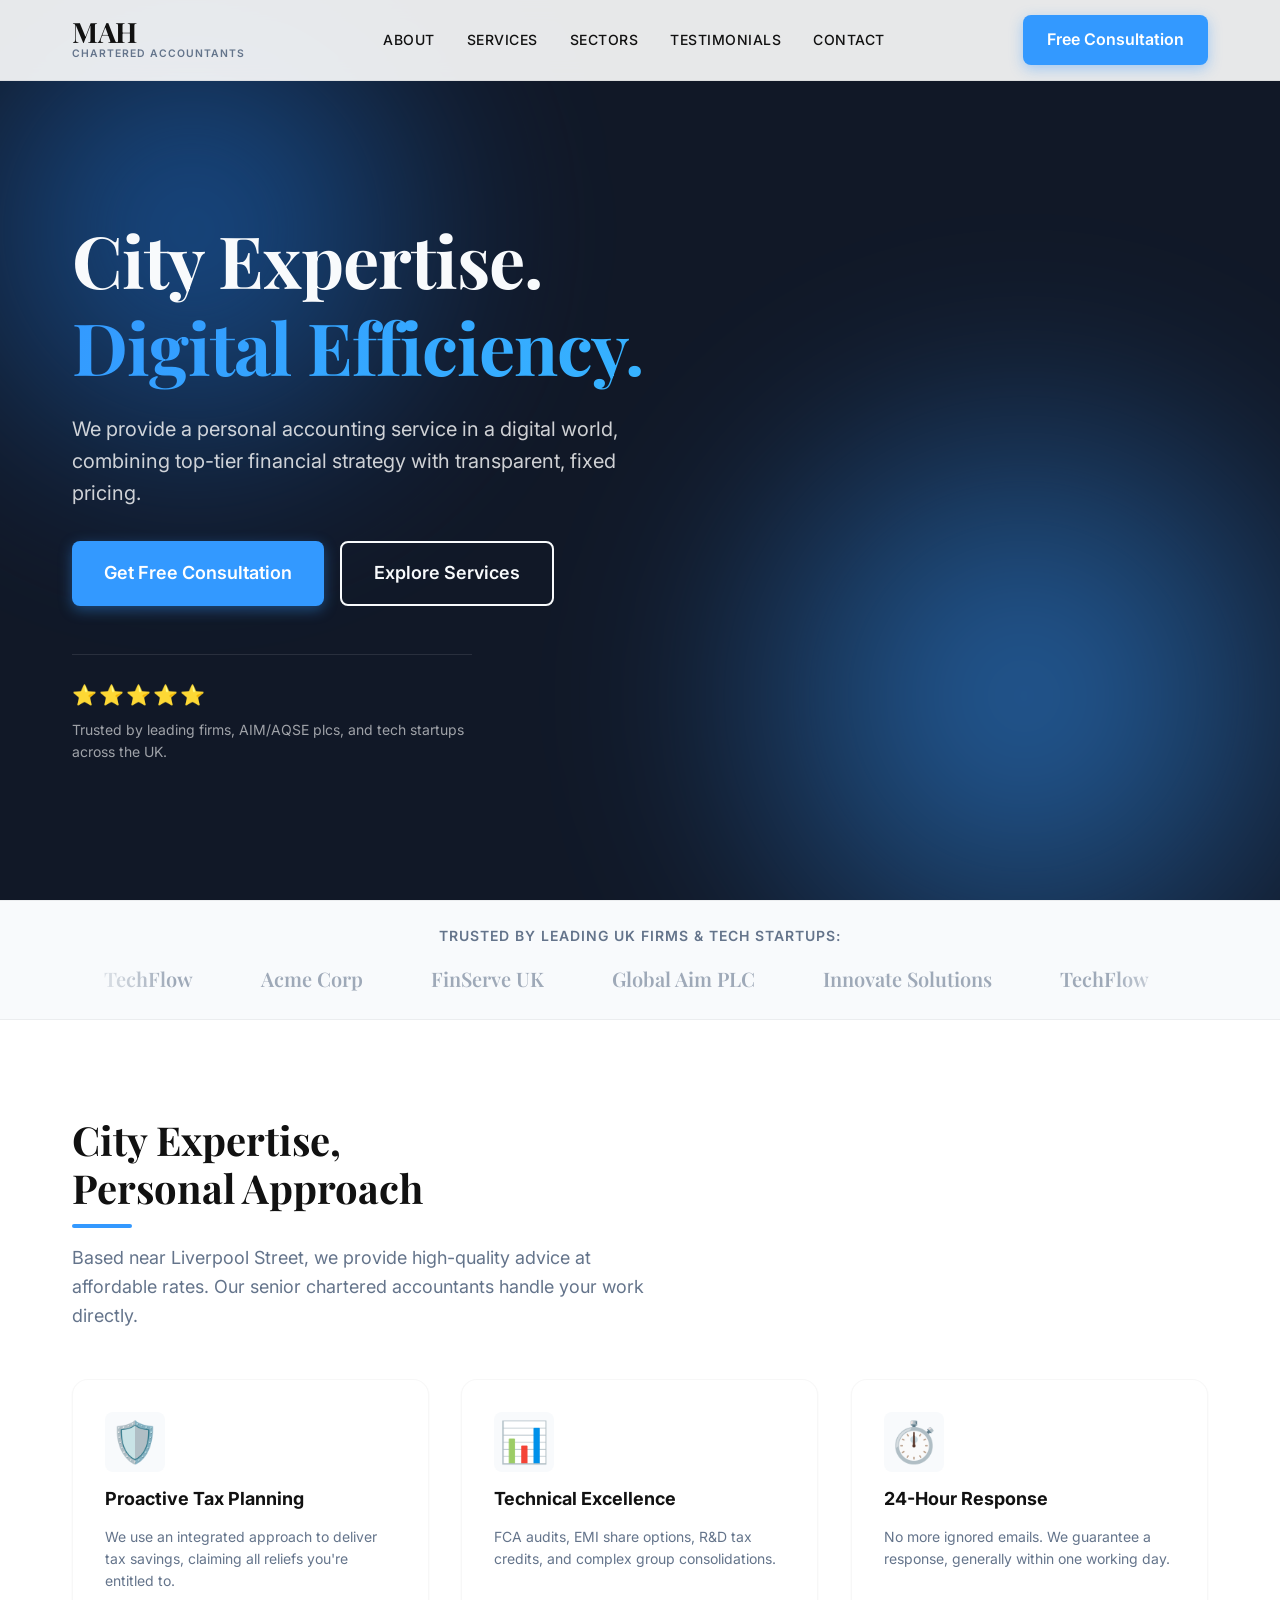
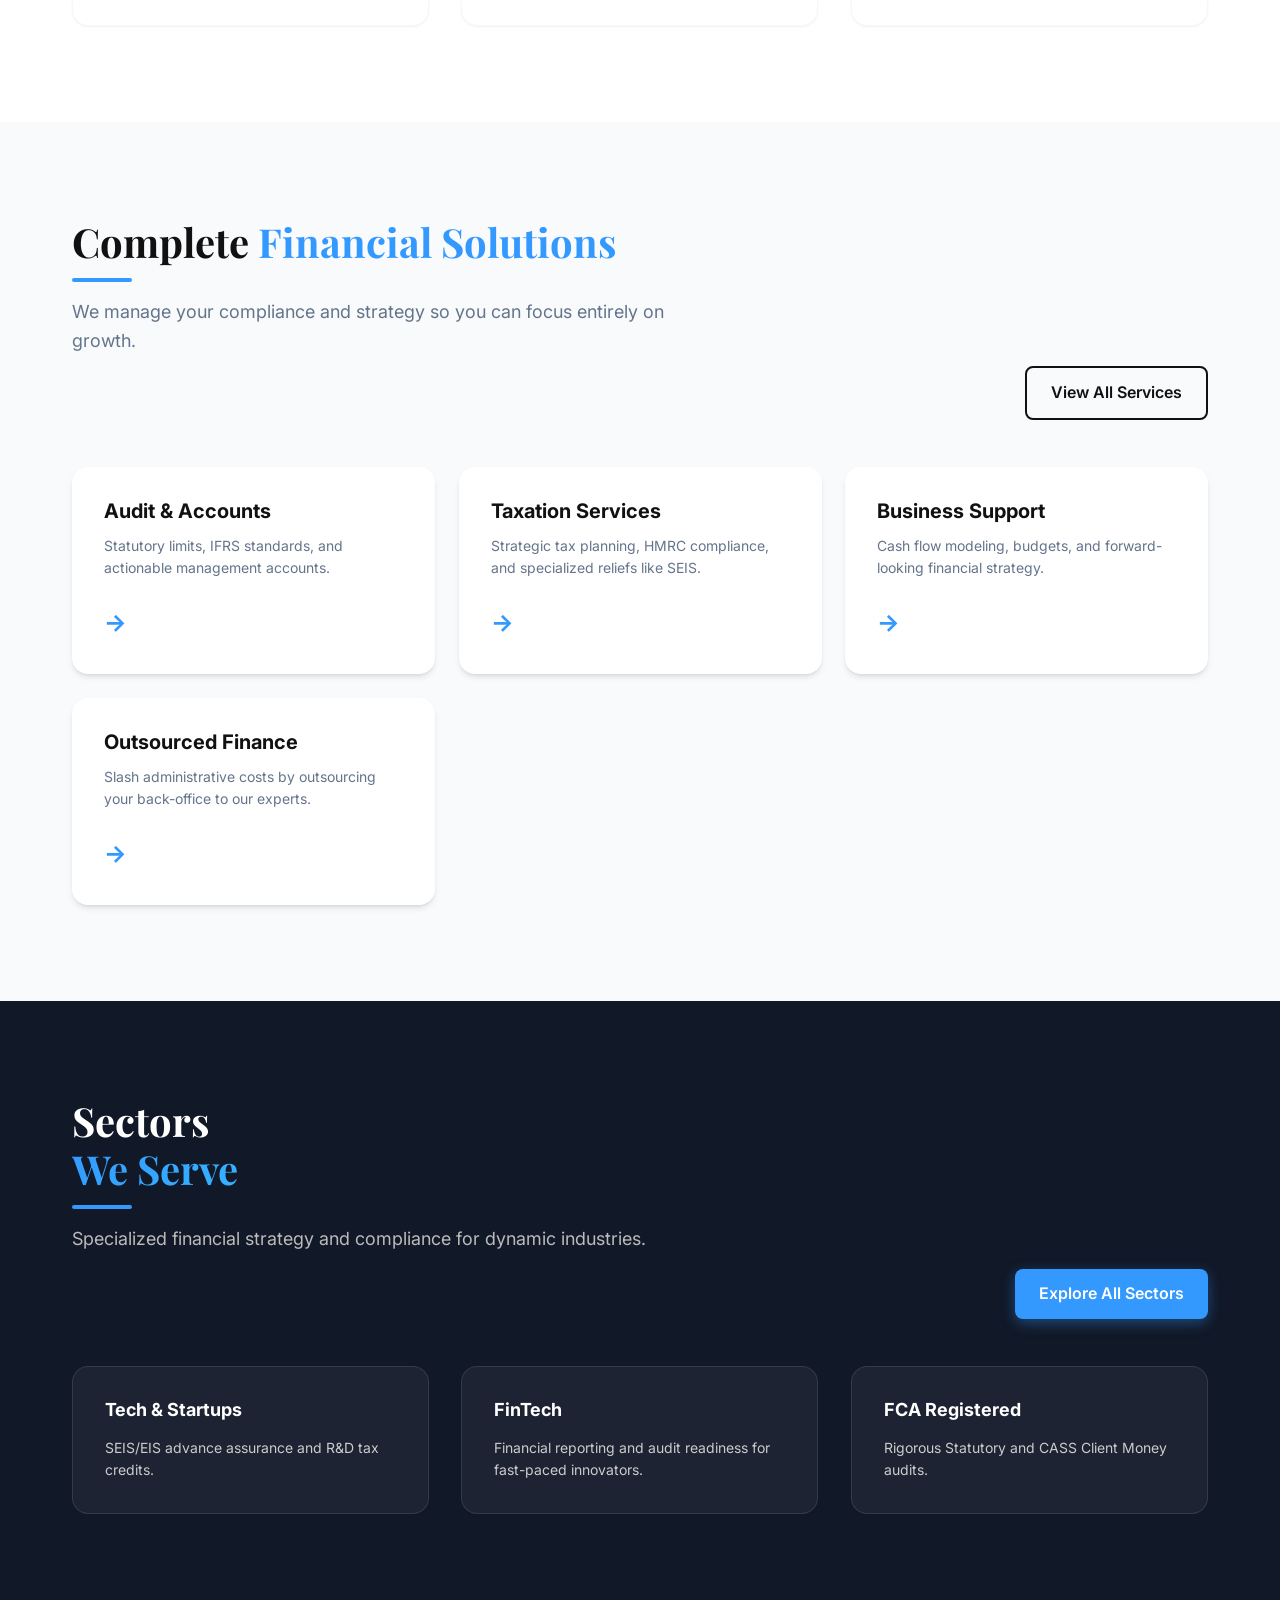
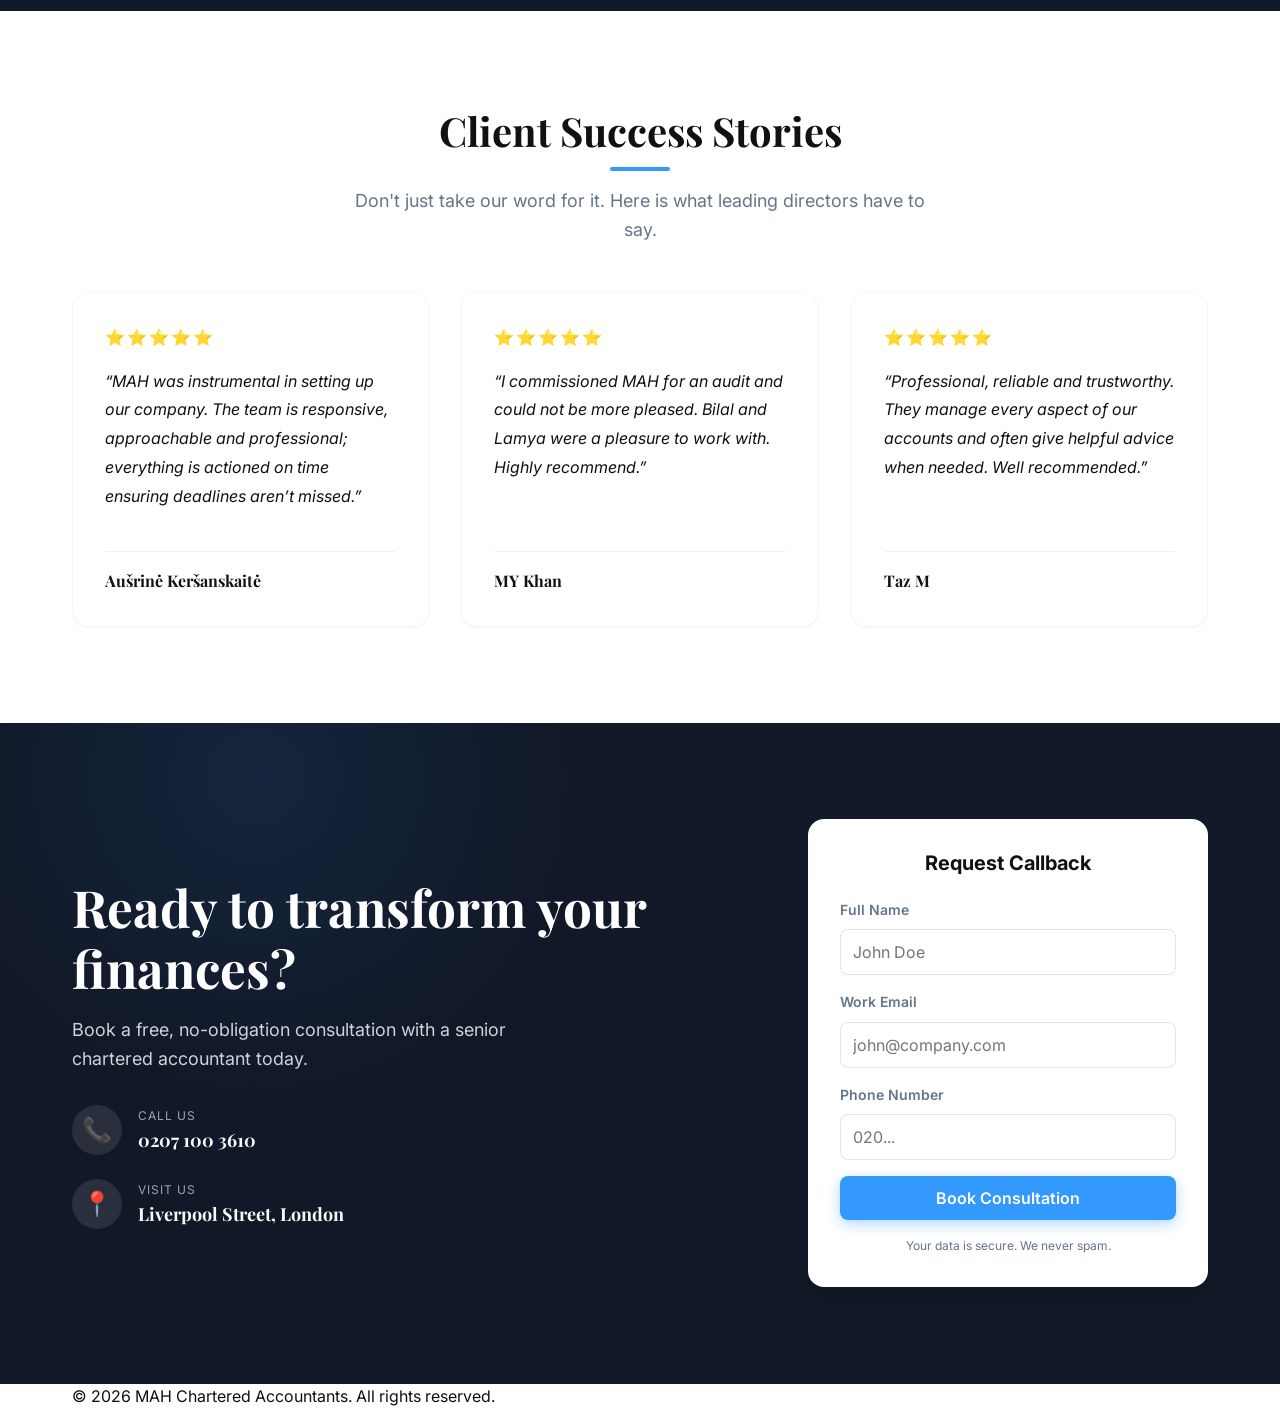
==== index.html @ 067acac6 "Add custom AI generated favicon icon to all pages" ====
<!DOCTYPE html>
<html lang="en">

<head>
    <meta charset="UTF-8">
    <meta name="viewport" content="width=device-width, initial-scale=1.0">
    <title>MAH Chartered Accountants | City Expertise, Digital Efficiency</title>
    <meta name="description"
        content="We are a firm of chartered accountants providing a personal service in a digital world. Based in London & acting for clients across the UK.">
    <!-- Favicon -->
    <link rel="icon" type="image/png" href="assets/favicon.png">
    <!-- Google Fonts -->
    <link rel="preconnect" href="https://fonts.googleapis.com">
    <link rel="preconnect" href="https://fonts.gstatic.com" crossorigin>
    <link
        href="https://fonts.googleapis.com/css2?family=Inter:wght@300;400;500;600;700&family=Playfair+Display:wght@600;700&display=swap"
        rel="stylesheet">
    <!-- Main CSS -->
    <link rel="stylesheet" href="css/main.css">
</head>

<body>

    <!-- Header / Navigation -->
    <header class="header" id="header">
        <div class="container header-container">
            <a href="index.html" class="logo">
                <span class="logo-text">MAH</span>
                <span class="logo-subtext">Chartered Accountants</span>
            </a>
            <nav class="nav">
                <ul class="nav-list">
                    <li><a href="#about" class="nav-link">About</a></li>
                    <li><a href="#services" class="nav-link">Services</a></li>
                    <li><a href="sectors.html" class="nav-link">Sectors</a></li>
                    <li><a href="#testimonials" class="nav-link">Testimonials</a></li>
                    <li><a href="#contact" class="nav-link">Contact</a></li>
                </ul>
            </nav>
            <div class="header-cta">
                <a href="#contact" class="btn btn-primary">Free Consultation</a>
            </div>
            <button class="mobile-menu-toggle" aria-label="Toggle Menu">
                <span></span>
                <span></span>
                <span></span>
            </button>
        </div>
    </header>

    <main>
        <!-- Hero Section -->
        <section class="hero">
            <div class="hero-bg">
                <!-- Decorative gradient blobs -->
                <div class="blob blob-1"></div>
                <div class="blob blob-2"></div>
            </div>
            <div class="container hero-container">
                <div class="hero-content">
                    <h1 class="hero-title animate-up">City Expertise. <br><span class="text-gradient">Digital
                            Efficiency.</span></h1>
                    <p class="hero-subtitle animate-up delay-1">We provide a personal accounting service in a digital
                        world, combining top-tier financial strategy with transparent, fixed pricing.</p>
                    <div class="hero-actions animate-up delay-2">
                        <a href="#contact" class="btn btn-primary btn-large">Get Free Consultation</a>
                        <a href="#services" class="btn btn-secondary btn-large">Explore Services</a>
                    </div>
                    <div class="hero-trust animate-up delay-3">
                        <div class="trust-stars">⭐⭐⭐⭐⭐</div>
                        <p>Trusted by leading firms, AIM/AQSE plcs, and tech startups across the UK.</p>
                    </div>
                </div>
            </div>
        </section>

        <!-- Trusted By Section (Marquee) -->
        <section class="trusted-by" aria-label="Trusted by companies">
            <div class="container marquee-container">
                <p class="trusted-label">Trusted by leading UK firms & tech startups:</p>
                <div class="marquee" aria-hidden="true">
                    <div class="marquee-content">
                        <!-- Duplicated for infinite scroll effect (Placeholder Text/Logos) -->
                        <span>TechFlow</span>
                        <span>Acme Corp</span>
                        <span>FinServe UK</span>
                        <span>Global Aim PLC</span>
                        <span>Innovate Solutions</span>
                        <span>TechFlow</span>
                        <span>Acme Corp</span>
                        <span>FinServe UK</span>
                        <span>Global Aim PLC</span>
                        <span>Innovate Solutions</span>
                    </div>
                </div>
            </div>
        </section>

        <!-- About Preview / Features -->
        <section class="section about-summary" id="about">
            <div class="container section-container">
                <div class="section-header scroll-animate animate-fade-up">
                    <h2 class="section-title">City Expertise, <br>Personal Approach</h2>
                    <p class="section-subtitle">Based near Liverpool Street, we provide high-quality advice at
                        affordable rates. Our senior chartered accountants handle your work directly.</p>
                </div>

                <div class="features-grid">
                    <div class="feature-card scroll-animate animate-fade-up stagger-1">
                        <div class="feature-icon">🛡️</div>
                        <h3>Proactive Tax Planning</h3>
                        <p>We use an integrated approach to deliver tax savings, claiming all reliefs you're entitled
                            to.</p>
                    </div>
                    <div class="feature-card scroll-animate animate-fade-up stagger-2">
                        <div class="feature-icon">📊</div>
                        <h3>Technical Excellence</h3>
                        <p>FCA audits, EMI share options, R&D tax credits, and complex group consolidations.</p>
                    </div>
                    <div class="feature-card scroll-animate animate-fade-up stagger-3">
                        <div class="feature-icon">⏱️</div>
                        <h3>24-Hour Response</h3>
                        <p>No more ignored emails. We guarantee a response, generally within one working day.</p>
                    </div>
                </div>
            </div>
        </section>

        <!-- Services Section -->
        <section class="section services" id="services">
            <div class="container section-container">
                <div class="services-header-wrapper">
                    <div class="section-header scroll-animate animate-fade-left">
                        <h2 class="section-title">Complete <span>Financial Solutions</span></h2>
                        <p class="section-subtitle">We manage your compliance and strategy so you can focus entirely on
                            growth.</p>
                    </div>
                    <div class="services-cta scroll-animate animate-fade-right">
                        <a href="services.html" class="btn btn-secondary">View All Services</a>
                    </div>
                </div>

                <div class="services-grid">
                    <!-- Cards with Glassmorphism / Hover reveal -->
                    <a href="services.html#audit-accounts" class="service-card scroll-animate animate-fade-up">
                        <div class="card-bg"></div>
                        <div class="card-content">
                            <h3>Audit & Accounts</h3>
                            <p>Statutory limits, IFRS standards, and actionable management accounts.</p>
                            <span class="card-arrow">→</span>
                        </div>
                    </a>
                    <a href="services.html#taxation" class="service-card scroll-animate animate-fade-up stagger-1">
                        <div class="card-bg"></div>
                        <div class="card-content">
                            <h3>Taxation Services</h3>
                            <p>Strategic tax planning, HMRC compliance, and specialized reliefs like SEIS.</p>
                            <span class="card-arrow">→</span>
                        </div>
                    </a>
                    <a href="services.html#business-support"
                        class="service-card scroll-animate animate-fade-up stagger-2">
                        <div class="card-bg"></div>
                        <div class="card-content">
                            <h3>Business Support</h3>
                            <p>Cash flow modeling, budgets, and forward-looking financial strategy.</p>
                            <span class="card-arrow">→</span>
                        </div>
                    </a>
                    <a href="services.html#outsourcing" class="service-card scroll-animate animate-fade-up stagger-3">
                        <div class="card-bg"></div>
                        <div class="card-content">
                            <h3>Outsourced Finance</h3>
                            <p>Slash administrative costs by outsourcing your back-office to our experts.</p>
                            <span class="card-arrow">→</span>
                        </div>
                    </a>
                </div>
            </div>
        </section>

        <!-- Sectors Preview Section -->
        <section class="section about-summary" id="sectors"
            style="background-color: var(--clr-surface-dark); color: white;">
            <div class="container section-container">
                <div class="services-header-wrapper">
                    <div class="section-header scroll-animate animate-fade-left">
                        <h2 class="section-title text-white" style="color: white;">Sectors <br><span
                                class="text-gradient">We Serve</span></h2>
                        <p class="section-subtitle" style="color: #bbb;">Specialized financial strategy and compliance
                            for dynamic industries.</p>
                    </div>
                    <div class="services-cta scroll-animate animate-fade-right">
                        <a href="sectors.html" class="btn btn-primary">Explore All Sectors</a>
                    </div>
                </div>

                <div class="features-grid">
                    <div class="feature-card scroll-animate animate-fade-up stagger-1"
                        style="background: rgba(255,255,255,0.05); border: 1px solid rgba(255,255,255,0.1); color: white;">
                        <h3 style="color: white;">Tech & Startups</h3>
                        <p style="color: #ccc;">SEIS/EIS advance assurance and R&D tax credits.</p>
                    </div>
                    <div class="feature-card scroll-animate animate-fade-up stagger-2"
                        style="background: rgba(255,255,255,0.05); border: 1px solid rgba(255,255,255,0.1); color: white;">
                        <h3 style="color: white;">FinTech</h3>
                        <p style="color: #ccc;">Financial reporting and audit readiness for fast-paced innovators.</p>
                    </div>
                    <div class="feature-card scroll-animate animate-fade-up stagger-3"
                        style="background: rgba(255,255,255,0.05); border: 1px solid rgba(255,255,255,0.1); color: white;">
                        <h3 style="color: white;">FCA Registered</h3>
                        <p style="color: #ccc;">Rigorous Statutory and CASS Client Money audits.</p>
                    </div>
                </div>
            </div>
        </section>

        <!-- Testimonials (Social Proof) -->
        <section class="section testimonials" id="testimonials">
            <div class="container section-container">
                <div class="section-header scroll-animate animate-fade-up text-center">
                    <h2 class="section-title">Client Success Stories</h2>
                    <p class="section-subtitle">Don't just take our word for it. Here is what leading directors have to
                        say.</p>
                </div>

                <div class="testimonial-grid">
                    <div class="testimonial-card scroll-animate animate-fade-up stagger-1">
                        <div class="stars">⭐⭐⭐⭐⭐</div>
                        <p class="quote">“MAH was instrumental in setting up our company. The team is responsive,
                            approachable and professional; everything is actioned on time ensuring deadlines aren’t
                            missed.”</p>
                        <div class="author">
                            <strong>Aušrinė Keršanskaitė</strong>
                        </div>
                    </div>
                    <div class="testimonial-card scroll-animate animate-fade-up stagger-2">
                        <div class="stars">⭐⭐⭐⭐⭐</div>
                        <p class="quote">“I commissioned MAH for an audit and could not be more pleased. Bilal and Lamya
                            were a pleasure to work with. Highly recommend.”</p>
                        <div class="author">
                            <strong>MY Khan</strong>
                        </div>
                    </div>
                    <div class="testimonial-card scroll-animate animate-fade-up stagger-3">
                        <div class="stars">⭐⭐⭐⭐⭐</div>
                        <p class="quote">“Professional, reliable and trustworthy. They manage every aspect of our
                            accounts and often give helpful advice when needed. Well recommended.”</p>
                        <div class="author">
                            <strong>Taz M</strong>
                        </div>
                    </div>
                </div>
            </div>
        </section>

        <!-- Conversion / Contact Section -->
        <section class="section cta-contact" id="contact">
            <div class="container section-container">
                <div class="cta-wrapper scroll-animate animate-zoom-in">
                    <div class="cta-content">
                        <h2>Ready to transform your finances?</h2>
                        <p>Book a free, no-obligation consultation with a senior chartered accountant today.</p>
                        <div class="contact-methods">
                            <a href="tel:02071003610" class="contact-item">
                                <span class="icon">📞</span>
                                <div>
                                    <span class="label">Call Us</span>
                                    <strong>0207 100 3610</strong>
                                </div>
                            </a>
                            <div class="contact-item">
                                <span class="icon">📍</span>
                                <div>
                                    <span class="label">Visit Us</span>
                                    <strong>Liverpool Street, London</strong>
                                </div>
                            </div>
                        </div>
                    </div>
                    <div class="cta-form-container">
                        <form class="lead-capture-form">
                            <h3>Request Callback</h3>
                            <div class="form-group">
                                <label for="name">Full Name</label>
                                <input type="text" id="name" placeholder="John Doe" required>
                            </div>
                            <div class="form-group">
                                <label for="email">Work Email</label>
                                <input type="email" id="email" placeholder="john@company.com" required>
                            </div>
                            <div class="form-group">
                                <label for="phone">Phone Number</label>
                                <input type="tel" id="phone" placeholder="020..." required>
                            </div>
                            <button type="submit" class="btn btn-primary btn-block">Book Consultation</button>
                            <p class="form-note">Your data is secure. We never spam.</p>
                        </form>
                    </div>
                </div>
            </div>
        </section>
    </main>

    <!-- Footer -->
    <footer class="footer">
        <div class="container">
            <p>&copy; 2026 MAH Chartered Accountants. All rights reserved.</p>
        </div>
    </footer>

    <!-- Main JS -->
    <script src="js/main.js"></script>
</body>

</html>
---- css/main.css ----
/* =========================================================================
   MAH Design System & Variables
   ========================================================================= */

:root {
    /* Color Palette */
    --clr-primary: #3399FF;
    /* Brand Blue */
    --clr-primary-light: #36B3FF;
    --clr-primary-dark: #1E7DE6;
    --clr-primary-subtle: #C3E8FE;

    --clr-background: #FFFFFF;
    --clr-surface: #F8FAFC;
    /* Light gray/blue tint for cards */
    --clr-surface-dark: #111827;
    /* Dark backgrounds */

    --clr-text-main: #111111;
    /* Charcoal text */
    --clr-text-muted: #64748B;
    --clr-text-light: #F8FAFC;
    /* Text on dark backgrounds */

    /* Typography */
    --font-heading: 'Playfair Display', serif;
    --font-body: 'Inter', sans-serif;

    --text-xs: 0.75rem;
    --text-sm: 0.875rem;
    --text-base: 1rem;
    --text-lg: 1.125rem;
    --text-xl: 1.25rem;
    --text-2xl: 1.5rem;
    --text-3xl: 2rem;
    --text-4xl: 2.5rem;
    --text-5xl: 3.5rem;
    --text-6xl: 4.5rem;

    /* Spacing */
    --space-1: 0.25rem;
    --space-2: 0.5rem;
    --space-3: 0.75rem;
    --space-4: 1rem;
    --space-6: 1.5rem;
    --space-8: 2rem;
    --space-12: 3rem;
    --space-16: 4rem;
    --space-24: 6rem;

    /* Layout */
    --container-max: 1200px;
    --container-pad: 2rem;

    /* Effects (Glassmorphism, Shadows) */
    --shadow-sm: 0 1px 2px 0 rgb(0 0 0 / 0.05);
    --shadow-md: 0 4px 6px -1px rgb(0 0 0 / 0.1), 0 2px 4px -2px rgb(0 0 0 / 0.1);
    --shadow-lg: 0 10px 15px -3px rgb(0 0 0 / 0.1), 0 4px 6px -4px rgb(0 0 0 / 0.1);
    --shadow-xl: 0 20px 25px -5px rgb(0 0 0 / 0.1), 0 8px 10px -6px rgb(0 0 0 / 0.1);

    --radius-sm: 0.375rem;
    --radius-md: 0.5rem;
    --radius-lg: 0.75rem;
    --radius-xl: 1rem;
    --radius-2xl: 1.5rem;

    /* Transitions */
    --transition-fast: 0.15s ease-in-out;
    --transition-normal: 0.3s ease-in-out;
    --transition-slow: 0.5s cubic-bezier(0.4, 0, 0.2, 1);
}

/* =========================================================================
   Reset & Base Styles
   ========================================================================= */

*,
*::before,
*::after {
    box-sizing: border-box;
    margin: 0;
    padding: 0;
}

html {
    scroll-behavior: smooth;
    font-size: 16px;
}

body {
    font-family: var(--font-body);
    color: var(--clr-text-main);
    background-color: var(--clr-background);
    line-height: 1.6;
    -webkit-font-smoothing: antialiased;
    overflow-x: hidden;
}

h1,
h2,
h3,
h4,
h5,
h6 {
    font-family: var(--font-heading);
    font-weight: 700;
    line-height: 1.2;
    color: var(--clr-text-main);
    margin-bottom: var(--space-4);
}

p {
    margin-bottom: var(--space-4);
}

a {
    color: var(--clr-primary);
    text-decoration: none;
    transition: color var(--transition-fast);
}

a:hover {
    color: var(--clr-primary-dark);
}

ul {
    list-style: none;
}

img {
    max-width: 100%;
    height: auto;
    display: block;
}

.container {
    width: 100%;
    max-width: var(--container-max);
    margin: 0 auto;
    padding: 0 var(--container-pad);
}

/* Base Utilities */
.text-gradient {
    background: linear-gradient(135deg, var(--clr-primary), var(--clr-primary-light));
    -webkit-background-clip: text;
    -webkit-text-fill-color: transparent;
    background-clip: text;
    color: transparent;
}

/* =========================================================================
   Components (Buttons)
   ========================================================================= */

.btn {
    display: inline-flex;
    align-items: center;
    justify-content: center;
    padding: var(--space-3) var(--space-6);
    border-radius: var(--radius-md);
    font-weight: 600;
    font-size: var(--text-base);
    transition: all var(--transition-normal);
    cursor: pointer;
    border: none;
    text-align: center;
    font-family: var(--font-body);
}

.btn-primary {
    background-color: var(--clr-primary);
    color: var(--clr-background);
    box-shadow: 0 4px 14px 0 rgba(51, 153, 255, 0.39);
}

.btn-primary:hover {
    background-color: var(--clr-primary-dark);
    color: var(--clr-background);
    transform: translateY(-2px);
    box-shadow: 0 6px 20px rgba(51, 153, 255, 0.4);
}

.btn-secondary {
    background-color: transparent;
    color: var(--clr-text-main);
    border: 2px solid var(--clr-text-main);
}

.btn-secondary:hover {
    background-color: var(--clr-text-main);
    color: var(--clr-background);
}

.btn-large {
    padding: var(--space-4) var(--space-8);
    font-size: var(--text-lg);
}

/* =========================================================================
   Header & Navigation
   ========================================================================= */
.header {
    position: fixed;
    top: 0;
    left: 0;
    width: 100%;
    background-color: rgba(255, 255, 255, 0.9);
    backdrop-filter: blur(10px);
    -webkit-backdrop-filter: blur(10px);
    z-index: 1000;
    transition: all var(--transition-normal);
    border-bottom: 1px solid rgba(0, 0, 0, 0.05);
}

.header.scrolled {
    box-shadow: var(--shadow-sm);
    padding: 10px 0;
}

.header-container {
    display: flex;
    justify-content: space-between;
    align-items: center;
    height: 80px;
    transition: height var(--transition-normal);
}

.header.scrolled .header-container {
    height: 70px;
}

.logo {
    display: flex;
    flex-direction: column;
    justify-content: center;
    color: var(--clr-text-main);
}

.logo:hover {
    color: var(--clr-text-main);
}

.logo-text {
    font-family: var(--font-heading);
    font-size: 1.75rem;
    font-weight: 700;
    line-height: 1;
    letter-spacing: -0.5px;
}

.logo-subtext {
    font-size: 0.65rem;
    text-transform: uppercase;
    letter-spacing: 1px;
    color: var(--clr-text-muted);
    font-weight: 600;
}

.nav-list {
    display: flex;
    gap: var(--space-8);
}

.nav-link {
    color: var(--clr-text-main);
    font-weight: 500;
    font-size: var(--text-sm);
    text-transform: uppercase;
    letter-spacing: 0.5px;
    position: relative;
    padding: var(--space-2) 0;
}

.nav-link::after {
    content: '';
    position: absolute;
    bottom: 0;
    left: 0;
    width: 0;
    height: 2px;
    background-color: var(--clr-primary);
    transition: width var(--transition-normal);
}

.nav-link:hover::after {
    width: 100%;
}

.mobile-menu-toggle {
    display: none;
    flex-direction: column;
    justify-content: space-between;
    width: 30px;
    height: 21px;
    background: transparent;
    border: none;
    cursor: pointer;
    padding: 0;
    z-index: 10;
}

.mobile-menu-toggle span {
    width: 100%;
    height: 3px;
    background-color: var(--clr-text-main);
    border-radius: 10px;
    transition: all 0.3s linear;
    position: relative;
    transform-origin: 1px;
}

/* =========================================================================
   Hero Section
   ========================================================================= */

.hero {
    position: relative;
    min-height: 100vh;
    display: flex;
    align-items: center;
    padding-top: 80px;
    /* Offset for fixed header */
    background-color: var(--clr-surface-dark);
    /* Dark background for contrast */
    color: var(--clr-text-light);
    overflow: hidden;
}

.hero-bg {
    position: absolute;
    top: 0;
    left: 0;
    width: 100%;
    height: 100%;
    z-index: 0;
    overflow: hidden;
}

/* Decorative Gradient Blobs */
.blob {
    position: absolute;
    border-radius: 50%;
    filter: blur(80px);
    opacity: 0.6;
    animation: drift 20s infinite alternate cubic-bezier(0.4, 0, 0.2, 1);
}

.blob-1 {
    top: -10%;
    left: -10%;
    width: 50vw;
    height: 50vw;
    background: radial-gradient(circle, var(--clr-primary-dark) 0%, transparent 70%);
}

.blob-2 {
    bottom: -20%;
    right: -10%;
    width: 60vw;
    height: 60vw;
    background: radial-gradient(circle, var(--clr-primary) 0%, transparent 70%);
    animation-delay: -10s;
}

@keyframes drift {
    0% {
        transform: translate(0, 0) scale(1);
    }

    100% {
        transform: translate(5%, 10%) scale(1.1);
    }
}

.hero-container {
    position: relative;
    z-index: 1;
    display: flex;
    align-items: center;
}

.hero-content {
    max-width: 800px;
}

.hero h1,
.hero h2,
.hero h3,
.hero h4,
.hero h5,
.hero h6 {
    color: var(--clr-text-light);
}

.hero-title {
    font-size: clamp(3rem, 5vw + 1rem, var(--text-6xl));
    margin-bottom: var(--space-6);
    letter-spacing: -1px;
}

.hero-subtitle {
    font-size: var(--text-xl);
    color: rgba(255, 255, 255, 0.8);
    margin-bottom: var(--space-8);
    max-width: 600px;
}

.hero-actions {
    display: flex;
    gap: var(--space-4);
    margin-bottom: var(--space-12);
}

.hero .btn-secondary {
    color: var(--clr-text-light);
    border-color: var(--clr-text-light);
}

.hero .btn-secondary:hover {
    background-color: var(--clr-text-light);
    color: var(--clr-surface-dark);
}

.hero-trust {
    border-top: 1px solid rgba(255, 255, 255, 0.1);
    padding-top: var(--space-6);
    max-width: 400px;
}

.trust-stars {
    font-size: 1.25rem;
    margin-bottom: var(--space-2);
    letter-spacing: 2px;
}

.hero-trust p {
    font-size: var(--text-sm);
    color: rgba(255, 255, 255, 0.6);
    margin-bottom: 0;
}

/* =========================================================================
   Animations (Initial Load)
   ========================================================================= */

.animate-up {
    opacity: 0;
    transform: translateY(30px);
    animation: fadeUp 0.8s var(--transition-slow) forwards;
}

.delay-1 {
    animation-delay: 0.1s;
}

.delay-2 {
    animation-delay: 0.2s;
}

.delay-3 {
    animation-delay: 0.3s;
}

@keyframes fadeUp {
    to {
        opacity: 1;
        transform: translateY(0);
    }
}

/* =========================================================================
   Responsive Design
   ========================================================================= */

@media (max-width: 992px) {

    .nav-list,
    .header-cta {
        display: none;
        /* Hide for mobile menu implementation later */
    }

    .mobile-menu-toggle {
        display: flex;
    }

    .hero-actions {
        flex-direction: column;
    }

    .hero .btn {
        width: 100%;
    }
}

/* =========================================================================
   Sections General
   ========================================================================= */
.section {
    padding: var(--space-16) 0;
}

.section-container {
    padding-top: var(--space-8);
    padding-bottom: var(--space-8);
}

.section-header {
    margin-bottom: var(--space-12);
    max-width: 600px;
}

.section-header.text-center {
    margin-left: auto;
    margin-right: auto;
    text-align: center;
}

.section-title {
    font-size: clamp(2rem, 4vw + 1rem, var(--text-4xl));
    margin-bottom: var(--space-4);
    position: relative;
    padding-bottom: var(--space-4);
}

.section-title::after {
    content: '';
    position: absolute;
    bottom: 0;
    left: 0;
    width: 60px;
    height: 4px;
    background-color: var(--clr-primary);
    border-radius: var(--radius-sm);
}

.section-header.text-center .section-title::after {
    left: 50%;
    transform: translateX(-50%);
}

.section-title span {
    color: var(--clr-primary);
}

.section-subtitle {
    font-size: var(--text-lg);
    color: var(--clr-text-muted);
}

/* =========================================================================
   Marquee (Trusted By)
   ========================================================================= */
.trusted-by {
    background-color: var(--clr-surface);
    border-top: 1px solid rgba(0, 0, 0, 0.05);
    border-bottom: 1px solid rgba(0, 0, 0, 0.05);
    padding: var(--space-6) 0;
    overflow: hidden;
}

.trusted-label {
    text-align: center;
    font-size: var(--text-sm);
    color: var(--clr-text-muted);
    font-weight: 600;
    text-transform: uppercase;
    letter-spacing: 1px;
    margin-bottom: var(--space-4);
}

.marquee {
    width: 100%;
    overflow: hidden;
    white-space: nowrap;
    position: relative;
}

/* Fade Edges for Marquee effect */
.marquee::before,
.marquee::after {
    content: '';
    position: absolute;
    top: 0;
    width: 100px;
    height: 100%;
    z-index: 2;
}

.marquee::before {
    left: 0;
    background: linear-gradient(to right, var(--clr-surface), transparent);
}

.marquee::after {
    right: 0;
    background: linear-gradient(to left, var(--clr-surface), transparent);
}

.marquee-content {
    display: inline-block;
    animation: marquee_scroll 20s linear infinite;
}

.marquee-content span {
    display: inline-block;
    padding: 0 var(--space-8);
    font-size: var(--text-xl);
    font-family: var(--font-heading);
    color: var(--clr-text-muted);
    opacity: 0.6;
    font-weight: 600;
}

@keyframes marquee_scroll {
    0% {
        transform: translateX(0);
    }

    100% {
        transform: translateX(-50%);
    }
}

/* =========================================================================
   Features Grid
   ========================================================================= */
.features-grid {
    display: grid;
    grid-template-columns: repeat(auto-fit, minmax(300px, 1fr));
    gap: var(--space-8);
}

.feature-card {
    background: var(--clr-background);
    padding: var(--space-8);
    border-radius: var(--radius-xl);
    box-shadow: var(--shadow-sm);
    border: 1px solid rgba(0, 0, 0, 0.03);
    transition: all var(--transition-normal);
}

.feature-card:hover {
    transform: translateY(-5px);
    box-shadow: var(--shadow-lg);
    border-color: var(--clr-primary-subtle);
}

.feature-icon {
    font-size: 2.5rem;
    margin-bottom: var(--space-4);
    background: var(--clr-surface);
    width: 60px;
    height: 60px;
    display: flex;
    align-items: center;
    justify-content: center;
    border-radius: var(--radius-md);
}

.feature-card h3 {
    font-size: var(--text-lg);
    font-family: var(--font-body);
}

.feature-card p {
    color: var(--clr-text-muted);
    font-size: var(--text-sm);
    margin-bottom: 0;
}

/* =========================================================================
   Services Grid
   ========================================================================= */
.services {
    background-color: var(--clr-surface);
}

.services-header-wrapper {
    display: flex;
    justify-content: space-between;
    align-items: flex-end;
    margin-bottom: var(--space-12);
}

@media (max-width: 768px) {
    .services-header-wrapper {
        flex-direction: column;
        align-items: flex-start;
        gap: var(--space-4);
    }
}

.services-grid {
    display: grid;
    grid-template-columns: repeat(auto-fit, minmax(280px, 1fr));
    gap: var(--space-6);
}

.service-card {
    position: relative;
    padding: var(--space-8);
    border-radius: var(--radius-xl);
    background: var(--clr-background);
    overflow: hidden;
    height: 100%;
    display: flex;
    flex-direction: column;
    justify-content: space-between;
    box-shadow: var(--shadow-md);
    transform: translateZ(0);
    /* Hardware accel */
    text-decoration: none;
}

/* Interactive Card Background Effect */
.service-card .card-bg {
    position: absolute;
    top: 0;
    left: 0;
    width: 100%;
    height: 100%;
    background: linear-gradient(135deg, var(--clr-primary), var(--clr-primary-dark));
    z-index: 0;
    opacity: 0;
    transition: opacity var(--transition-slow);
}

.service-card:hover .card-bg {
    opacity: 1;
}

.service-card .card-content {
    position: relative;
    z-index: 10;
    pointer-events: none;
    /* Let clicks pass through to the parent <a> tag */
    transition: color var(--transition-normal);
}

.service-card:hover .card-content h3,
.service-card:hover .card-content p,
.service-card:hover .card-content .card-arrow {
    color: var(--clr-background);
}

.service-card h3 {
    font-size: var(--text-xl);
    margin-bottom: var(--space-3);
    font-family: var(--font-body);
    color: var(--clr-text-main);
}

.service-card p {
    color: var(--clr-text-muted);
    font-size: var(--text-sm);
    margin-bottom: var(--space-6);
}

.card-arrow {
    font-size: 1.5rem;
    font-weight: 700;
    color: var(--clr-primary);
    transition: transform var(--transition-normal);
    display: inline-block;
}

.service-card:hover .card-arrow {
    transform: translateX(10px);
}

/* =========================================================================
   Testimonials
   ========================================================================= */
.testimonial-grid {
    display: grid;
    grid-template-columns: repeat(auto-fit, minmax(300px, 1fr));
    gap: var(--space-8);
}

.testimonial-card {
    background: var(--clr-background);
    padding: var(--space-8);
    border-radius: var(--radius-xl);
    box-shadow: var(--shadow-sm);
    border: 1px solid rgba(0, 0, 0, 0.03);
    display: flex;
    flex-direction: column;
}

.testimonial-card .stars {
    margin-bottom: var(--space-4);
    letter-spacing: 2px;
}

.testimonial-card .quote {
    font-style: italic;
    font-size: var(--text-base);
    color: var(--clr-text-main);
    flex-grow: 1;
    line-height: 1.8;
}

.testimonial-card .author {
    margin-top: var(--space-6);
    padding-top: var(--space-4);
    border-top: 1px solid rgba(0, 0, 0, 0.05);
}

.testimonial-card strong {
    font-family: var(--font-heading);
    color: var(--clr-text-main);
}

/* =========================================================================
   CTA / Contact / Lead Capture
   ========================================================================= */
.cta-contact {
    background-color: var(--clr-surface-dark);
    position: relative;
    overflow: hidden;
}

.cta-contact::before {
    content: '';
    position: absolute;
    top: -50%;
    left: -10%;
    width: 60vw;
    height: 60vw;
    background: radial-gradient(circle, rgba(51, 153, 255, 0.1) 0%, transparent 60%);
    border-radius: 50%;
    pointer-events: none;
}

.cta-wrapper {
    display: grid;
    grid-template-columns: 1fr 400px;
    gap: var(--space-12);
    align-items: center;
}

@media (max-width: 992px) {
    .cta-wrapper {
        grid-template-columns: 1fr;
    }
}

.cta-content h2 {
    color: var(--clr-background);
    font-size: clamp(2.5rem, 4vw, var(--text-5xl));
    margin-bottom: var(--space-4);
}

.cta-content p {
    color: rgba(255, 255, 255, 0.8);
    font-size: var(--text-lg);
    margin-bottom: var(--space-8);
    max-width: 500px;
}

.contact-methods {
    display: flex;
    flex-direction: column;
    gap: var(--space-6);
}

.contact-item {
    display: flex;
    align-items: center;
    gap: var(--space-4);
    color: var(--clr-text-light);
}

.contact-item .icon {
    font-size: 1.5rem;
    background: rgba(255, 255, 255, 0.1);
    width: 50px;
    height: 50px;
    display: flex;
    align-items: center;
    justify-content: center;
    border-radius: 50%;
}

.contact-item .label {
    display: block;
    font-size: var(--text-xs);
    text-transform: uppercase;
    letter-spacing: 1px;
    color: rgba(255, 255, 255, 0.6);
}

.contact-item strong {
    font-size: var(--text-lg);
    font-family: var(--font-heading);
}

/* Lead Capture Form Styling */
.cta-form-container {
    background: var(--clr-background);
    padding: var(--space-8);
    border-radius: var(--radius-xl);
    box-shadow: var(--shadow-xl);
    position: relative;
    z-index: 10;
}

.lead-capture-form h3 {
    font-family: var(--font-body);
    font-size: var(--text-xl);
    margin-bottom: var(--space-6);
    text-align: center;
}

.form-group {
    margin-bottom: var(--space-4);
}

.form-group label {
    display: block;
    font-size: var(--text-sm);
    font-weight: 600;
    margin-bottom: var(--space-2);
    color: var(--clr-text-muted);
}

.form-group input {
    width: 100%;
    padding: var(--space-3);
    border: 1px solid rgba(0, 0, 0, 0.1);
    border-radius: var(--radius-md);
    font-family: var(--font-body);
    font-size: var(--text-base);
    transition: border-color var(--transition-fast), box-shadow var(--transition-fast);
}

.form-group input:focus {
    outline: none;
    border-color: var(--clr-primary);
    box-shadow: 0 0 0 3px rgba(51, 153, 255, 0.2);
}

.btn-block {
    width: 100%;
}

.form-note {
    text-align: center;
    font-size: var(--text-xs);
    color: var(--clr-text-muted);
    margin-top: var(--space-4);
    margin-bottom: 0;
}

/* =========================================================================
   Scroll Animations Logic
   ========================================================================= */
.scroll-animate {
    opacity: 0;
    transition: opacity 0.8s var(--transition-slow), transform 0.8s var(--transition-slow);
    will-change: opacity, transform;
}

.scroll-animate.visible {
    opacity: 1;
    transform: translate(0);
}

/* Initial States */
.animate-fade-up {
    transform: translateY(30px);
}

.animate-fade-left {
    transform: translateX(-30px);
}

.animate-fade-right {
    transform: translateX(30px);
}

.animate-zoom-in {
    transform: scale(0.95);
}

/* Stagger Logic when elements become visible */
.scroll-animate.stagger-1 {
    transition-delay: 0.1s;
}

.scroll-animate.stagger-2 {
    transition-delay: 0.2s;
}

.scroll-animate.stagger-3 {
    transition-delay: 0.3s;
}
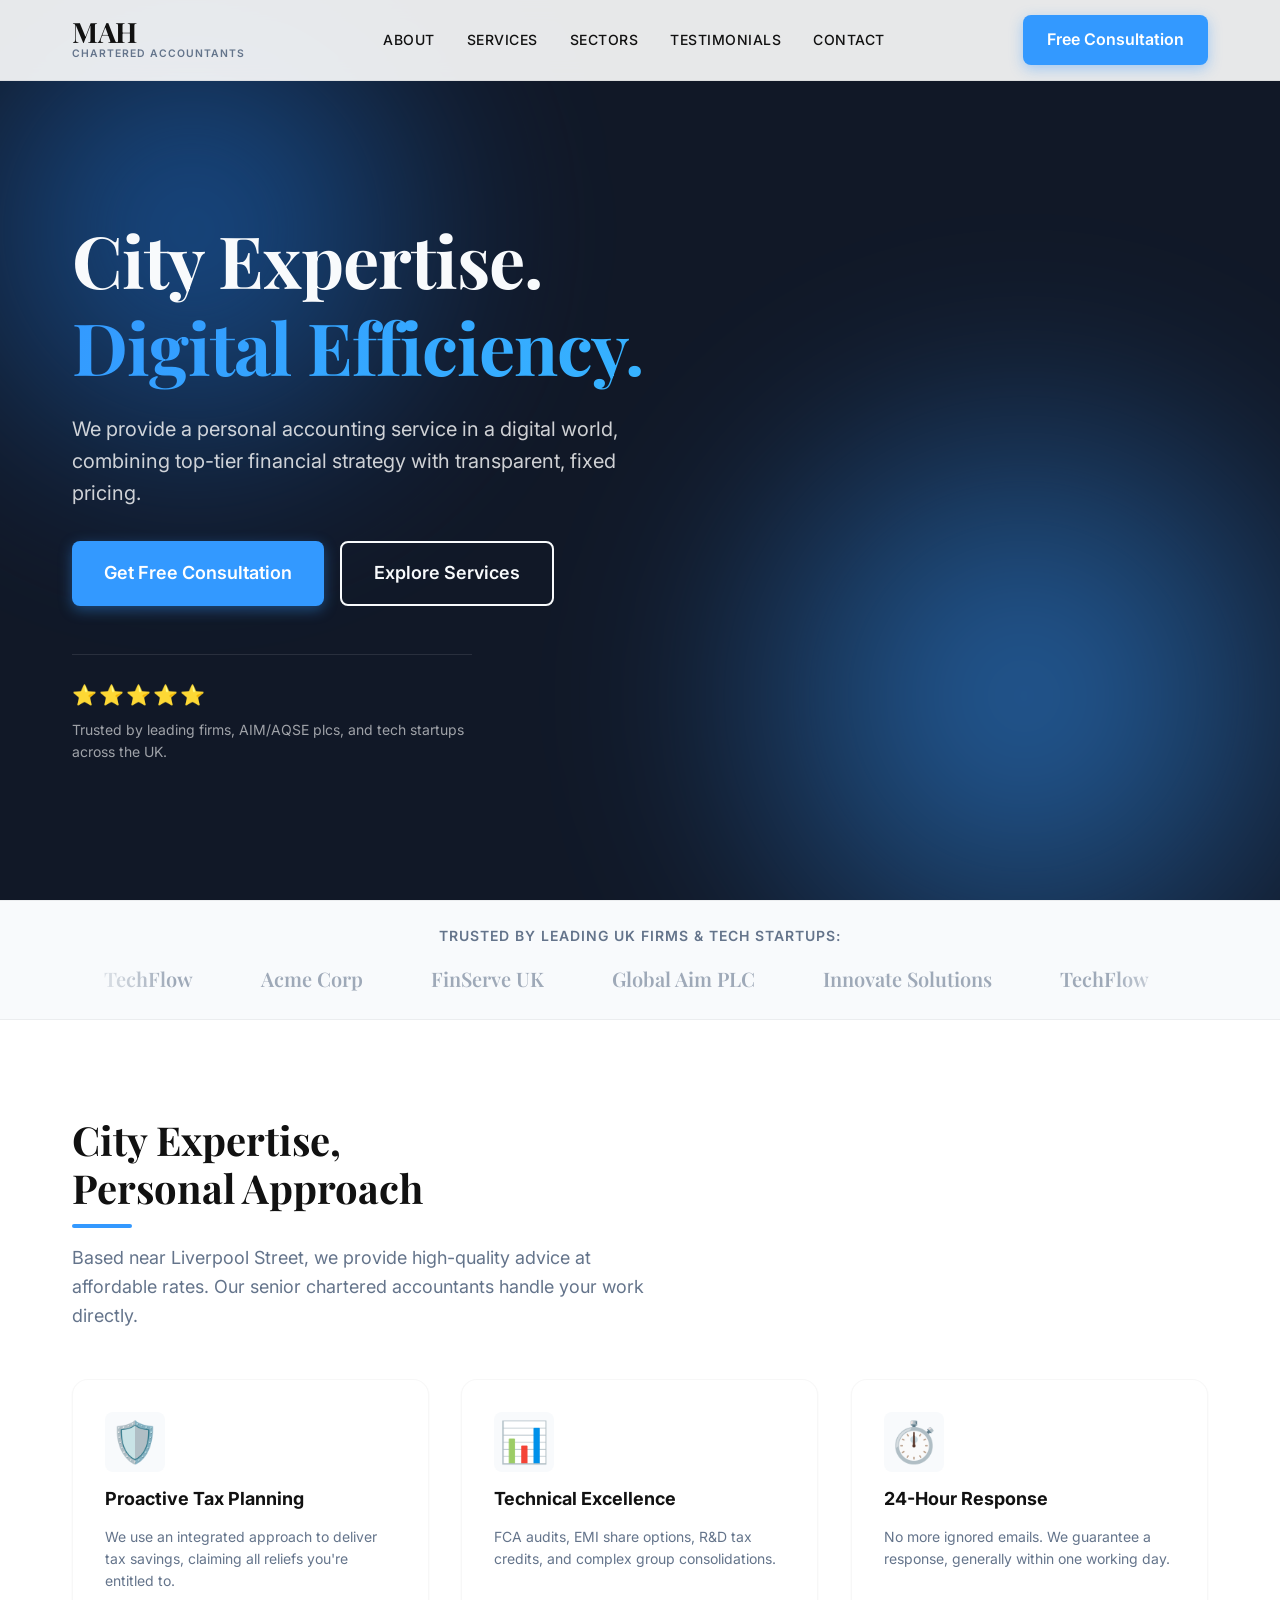
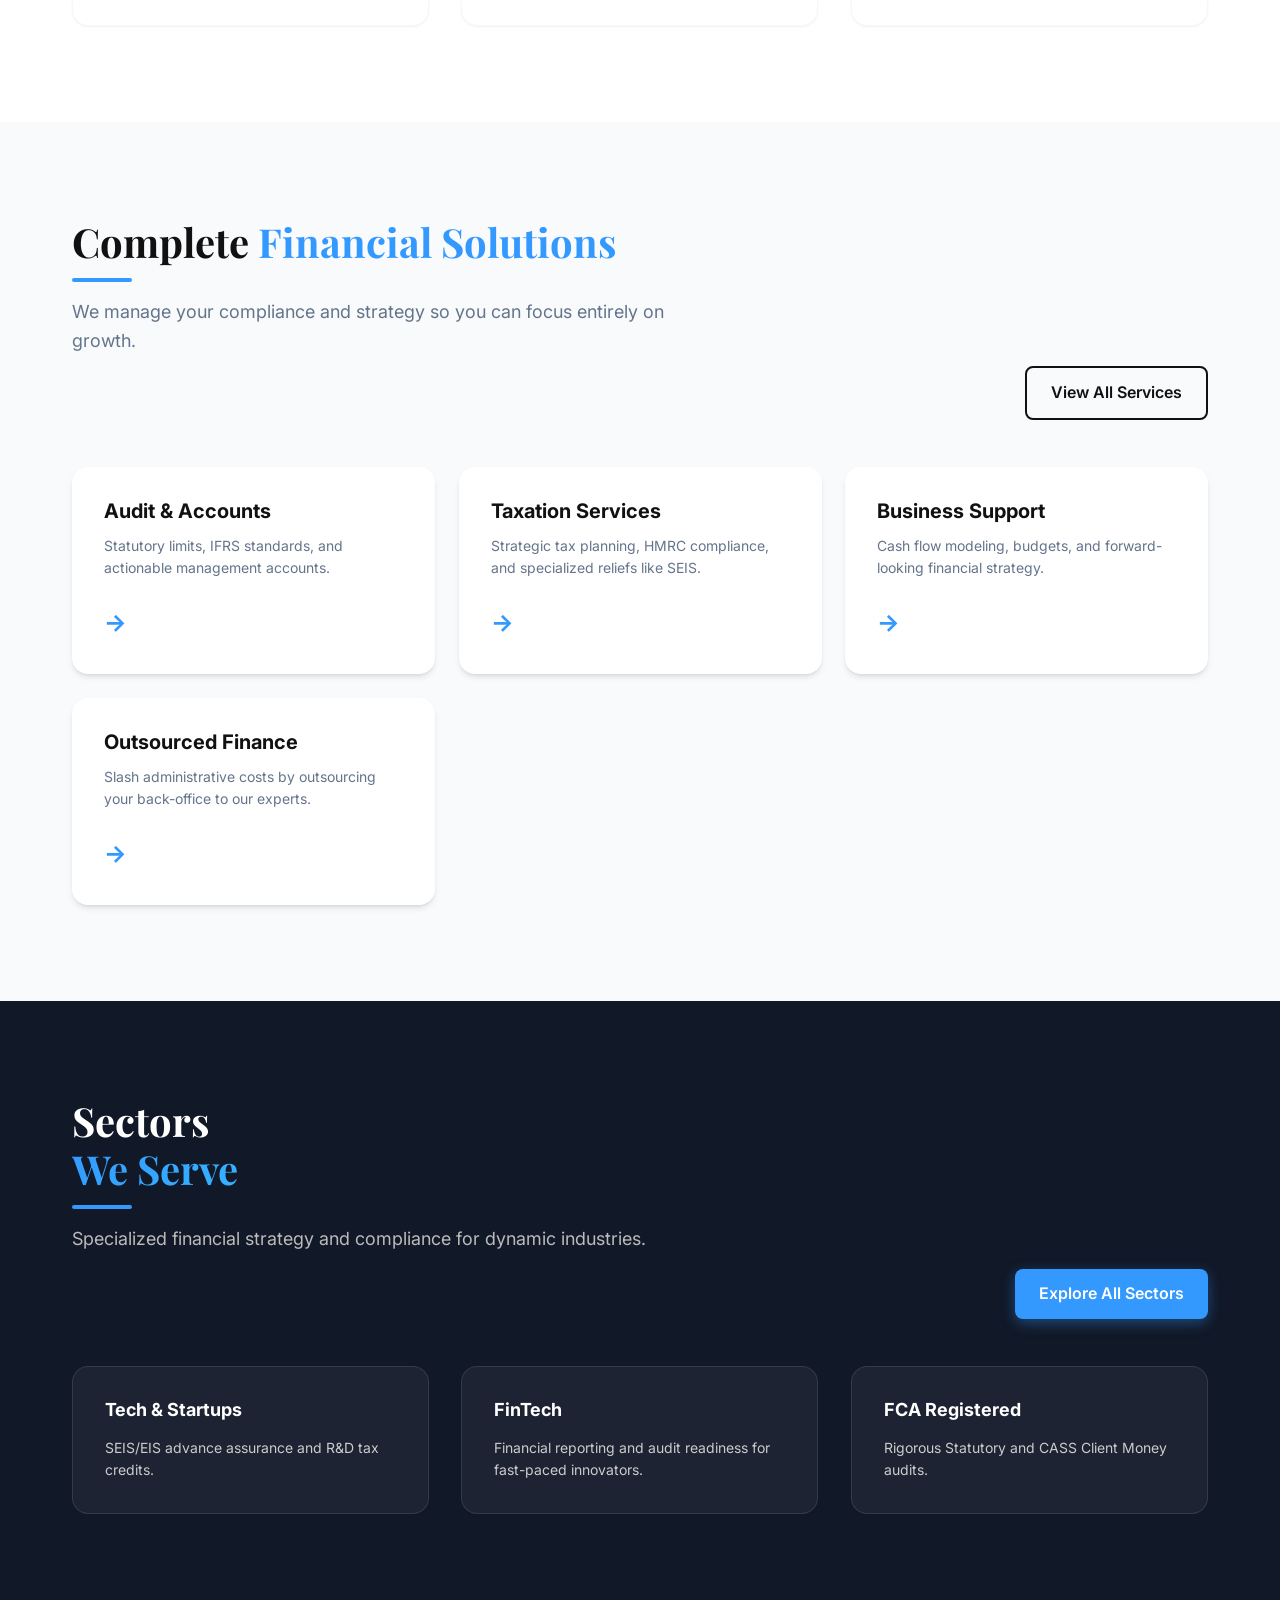
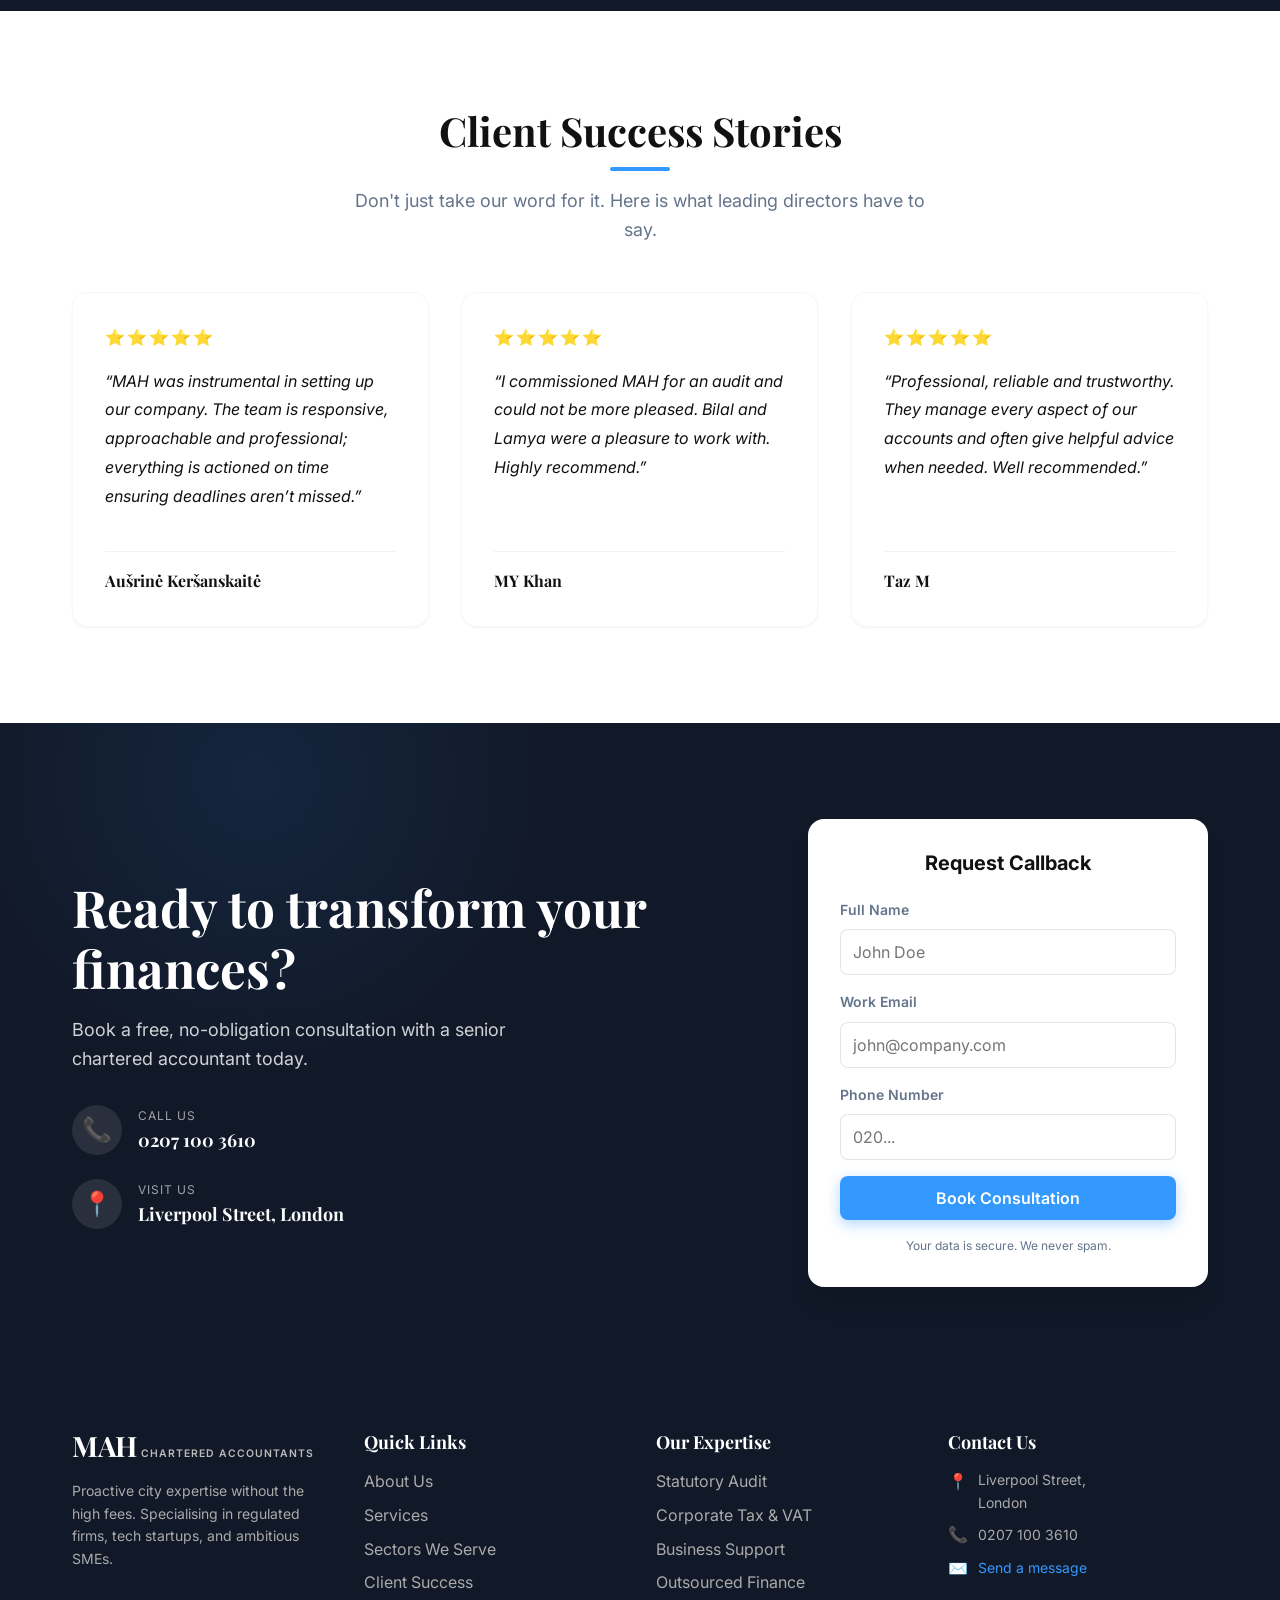
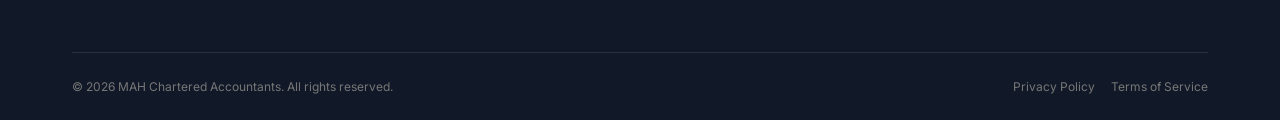
==== commit 31984178: "Implement comprehensive site-wide footer and fix contact page map layout" ====
--- a/index.html
+++ b/index.html
@@ -303,9 +303,93 @@
     </main>
 
     <!-- Footer -->
-    <footer class="footer">
+    <footer class="footer"
+        style="background-color: var(--clr-surface-dark); color: white; padding: var(--space-12) 0 var(--space-6) 0;">
         <div class="container">
-            <p>&copy; 2026 MAH Chartered Accountants. All rights reserved.</p>
+            <div
+                style="display: grid; grid-template-columns: repeat(auto-fit, minmax(250px, 1fr)); gap: var(--space-8); margin-bottom: var(--space-12);">
+
+                <!-- Brand Info -->
+                <div>
+                    <a href="index.html" class="logo" style="margin-bottom: var(--space-4); display: inline-block;">
+                        <span class="logo-text" style="color: white;">MAH</span>
+                        <span class="logo-subtext" style="color: #bbb;">Chartered Accountants</span>
+                    </a>
+                    <p style="color: #aaa; font-size: var(--text-sm); line-height: 1.6;">Proactive city expertise
+                        without the high fees. Specialising in regulated firms, tech startups, and ambitious SMEs.</p>
+                </div>
+
+                <!-- Quick Links -->
+                <div>
+                    <h4 style="color: white; margin-bottom: var(--space-4); font-size: var(--text-lg);">Quick Links</h4>
+                    <ul style="list-style: none; padding: 0;">
+                        <li style="margin-bottom: var(--space-2);"><a href="about.html"
+                                style="color: #aaa; text-decoration: none; transition: color 0.3s;">About Us</a></li>
+                        <li style="margin-bottom: var(--space-2);"><a href="services.html"
+                                style="color: #aaa; text-decoration: none; transition: color 0.3s;">Services</a></li>
+                        <li style="margin-bottom: var(--space-2);"><a href="sectors.html"
+                                style="color: #aaa; text-decoration: none; transition: color 0.3s;">Sectors We Serve</a>
+                        </li>
+                        <li style="margin-bottom: var(--space-2);"><a href="index.html#testimonials"
+                                style="color: #aaa; text-decoration: none; transition: color 0.3s;">Client Success</a>
+                        </li>
+                    </ul>
+                </div>
+
+                <!-- Services -->
+                <div>
+                    <h4 style="color: white; margin-bottom: var(--space-4); font-size: var(--text-lg);">Our Expertise
+                    </h4>
+                    <ul style="list-style: none; padding: 0;">
+                        <li style="margin-bottom: var(--space-2);"><a href="services.html#audit-accounts"
+                                style="color: #aaa; text-decoration: none; transition: color 0.3s;">Statutory Audit</a>
+                        </li>
+                        <li style="margin-bottom: var(--space-2);"><a href="services.html#taxation"
+                                style="color: #aaa; text-decoration: none; transition: color 0.3s;">Corporate Tax &
+                                VAT</a></li>
+                        <li style="margin-bottom: var(--space-2);"><a href="services.html#business-support"
+                                style="color: #aaa; text-decoration: none; transition: color 0.3s;">Business Support</a>
+                        </li>
+                        <li style="margin-bottom: var(--space-2);"><a href="services.html#outsourcing"
+                                style="color: #aaa; text-decoration: none; transition: color 0.3s;">Outsourced
+                                Finance</a></li>
+                    </ul>
+                </div>
+
+                <!-- Contact Info -->
+                <div>
+                    <h4 style="color: white; margin-bottom: var(--space-4); font-size: var(--text-lg);">Contact Us</h4>
+                    <ul style="list-style: none; padding: 0;">
+                        <li style="margin-bottom: var(--space-2); display: flex; align-items: flex-start; gap: 10px;">
+                            <span>📍</span>
+                            <span style="color: #aaa; font-size: var(--text-sm);">Liverpool Street,<br>London</span>
+                        </li>
+                        <li style="margin-bottom: var(--space-2); display: flex; align-items: center; gap: 10px;">
+                            <span>📞</span>
+                            <a href="tel:02071003610"
+                                style="color: #aaa; text-decoration: none; font-size: var(--text-sm);">0207 100 3610</a>
+                        </li>
+                        <li style="margin-bottom: var(--space-2); display: flex; align-items: center; gap: 10px;">
+                            <span>✉️</span>
+                            <a href="contact.html"
+                                style="color: var(--clr-primary); text-decoration: none; font-size: var(--text-sm);">Send
+                                a message</a>
+                        </li>
+                    </ul>
+                </div>
+            </div>
+
+            <div
+                style="border-top: 1px solid rgba(255,255,255,0.1); padding-top: var(--space-6); display: flex; flex-wrap: wrap; justify-content: space-between; align-items: center; gap: var(--space-4);">
+                <p style="color: #777; font-size: var(--text-xs); margin: 0;">&copy; 2026 MAH Chartered Accountants. All
+                    rights reserved.</p>
+                <div style="display: flex; gap: var(--space-4);">
+                    <a href="#" style="color: #777; font-size: var(--text-xs); text-decoration: none;">Privacy
+                        Policy</a>
+                    <a href="#" style="color: #777; font-size: var(--text-xs); text-decoration: none;">Terms of
+                        Service</a>
+                </div>
+            </div>
         </div>
     </footer>
 
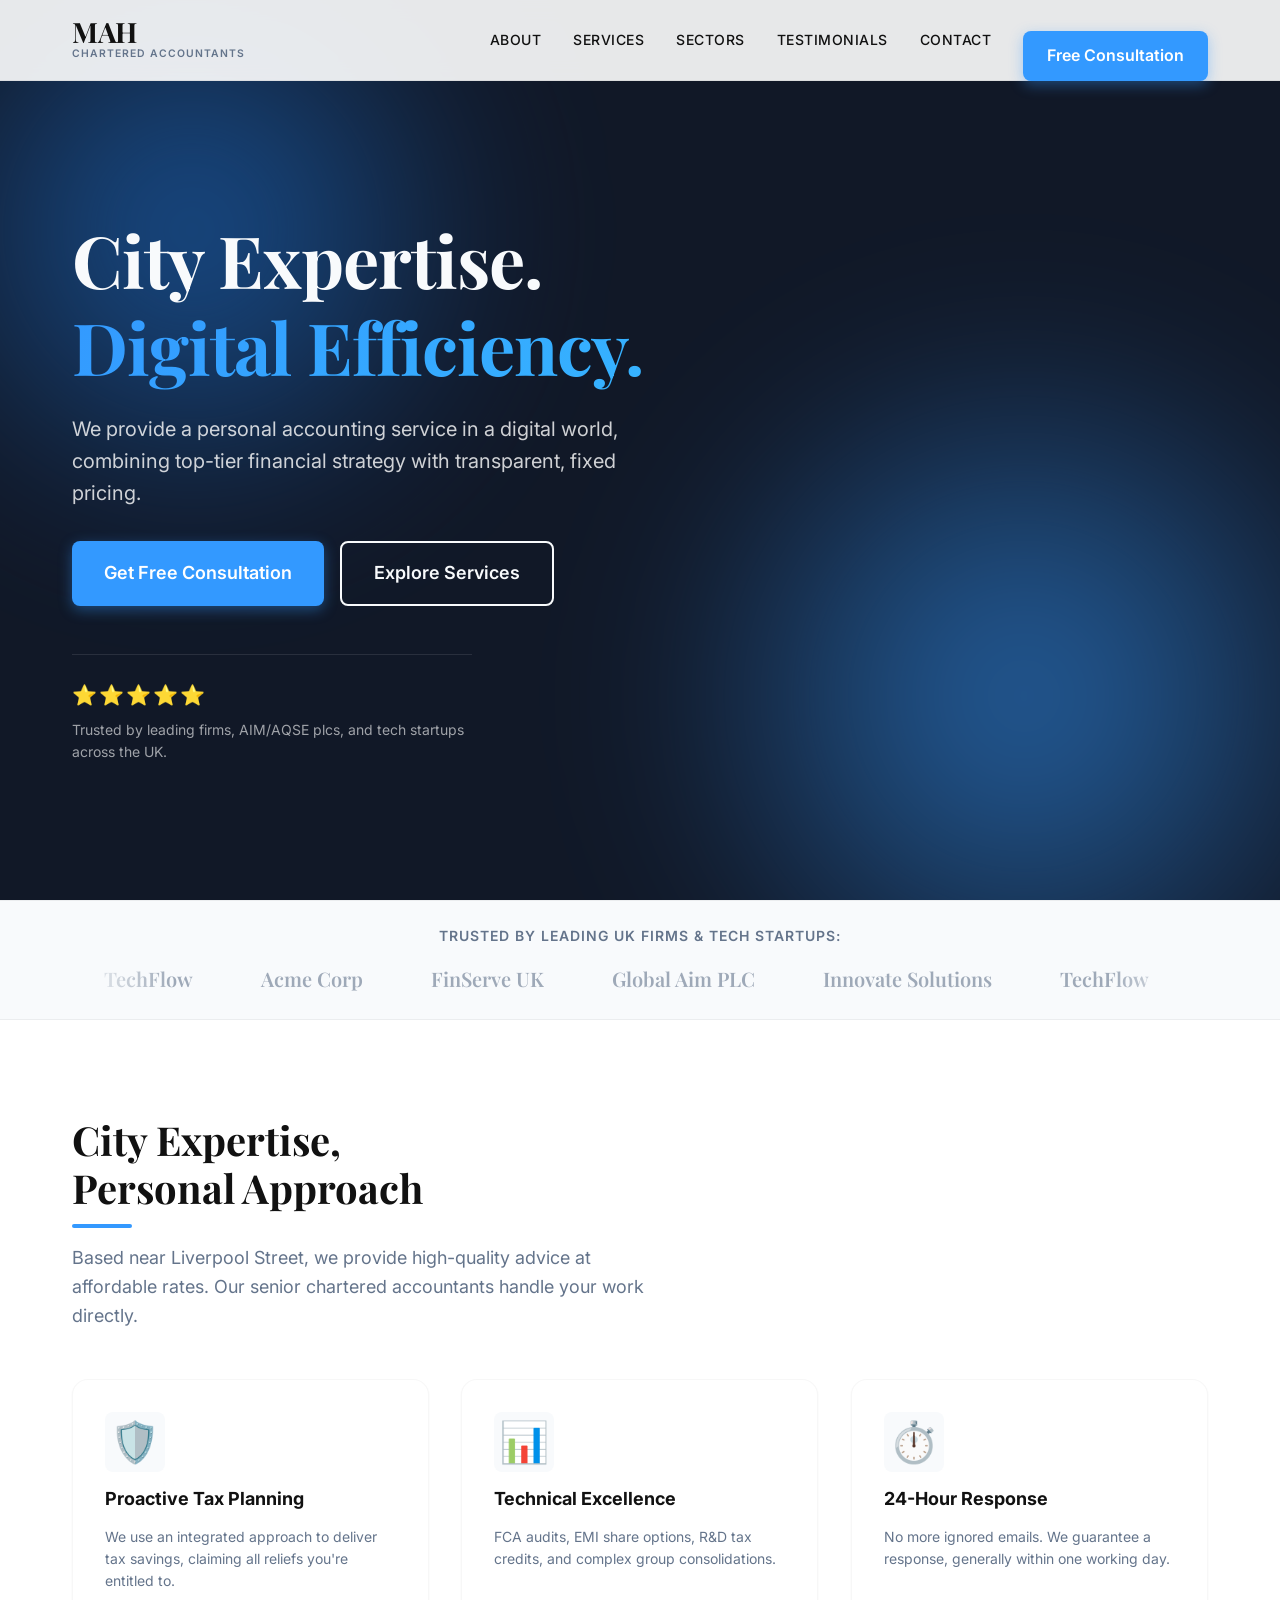
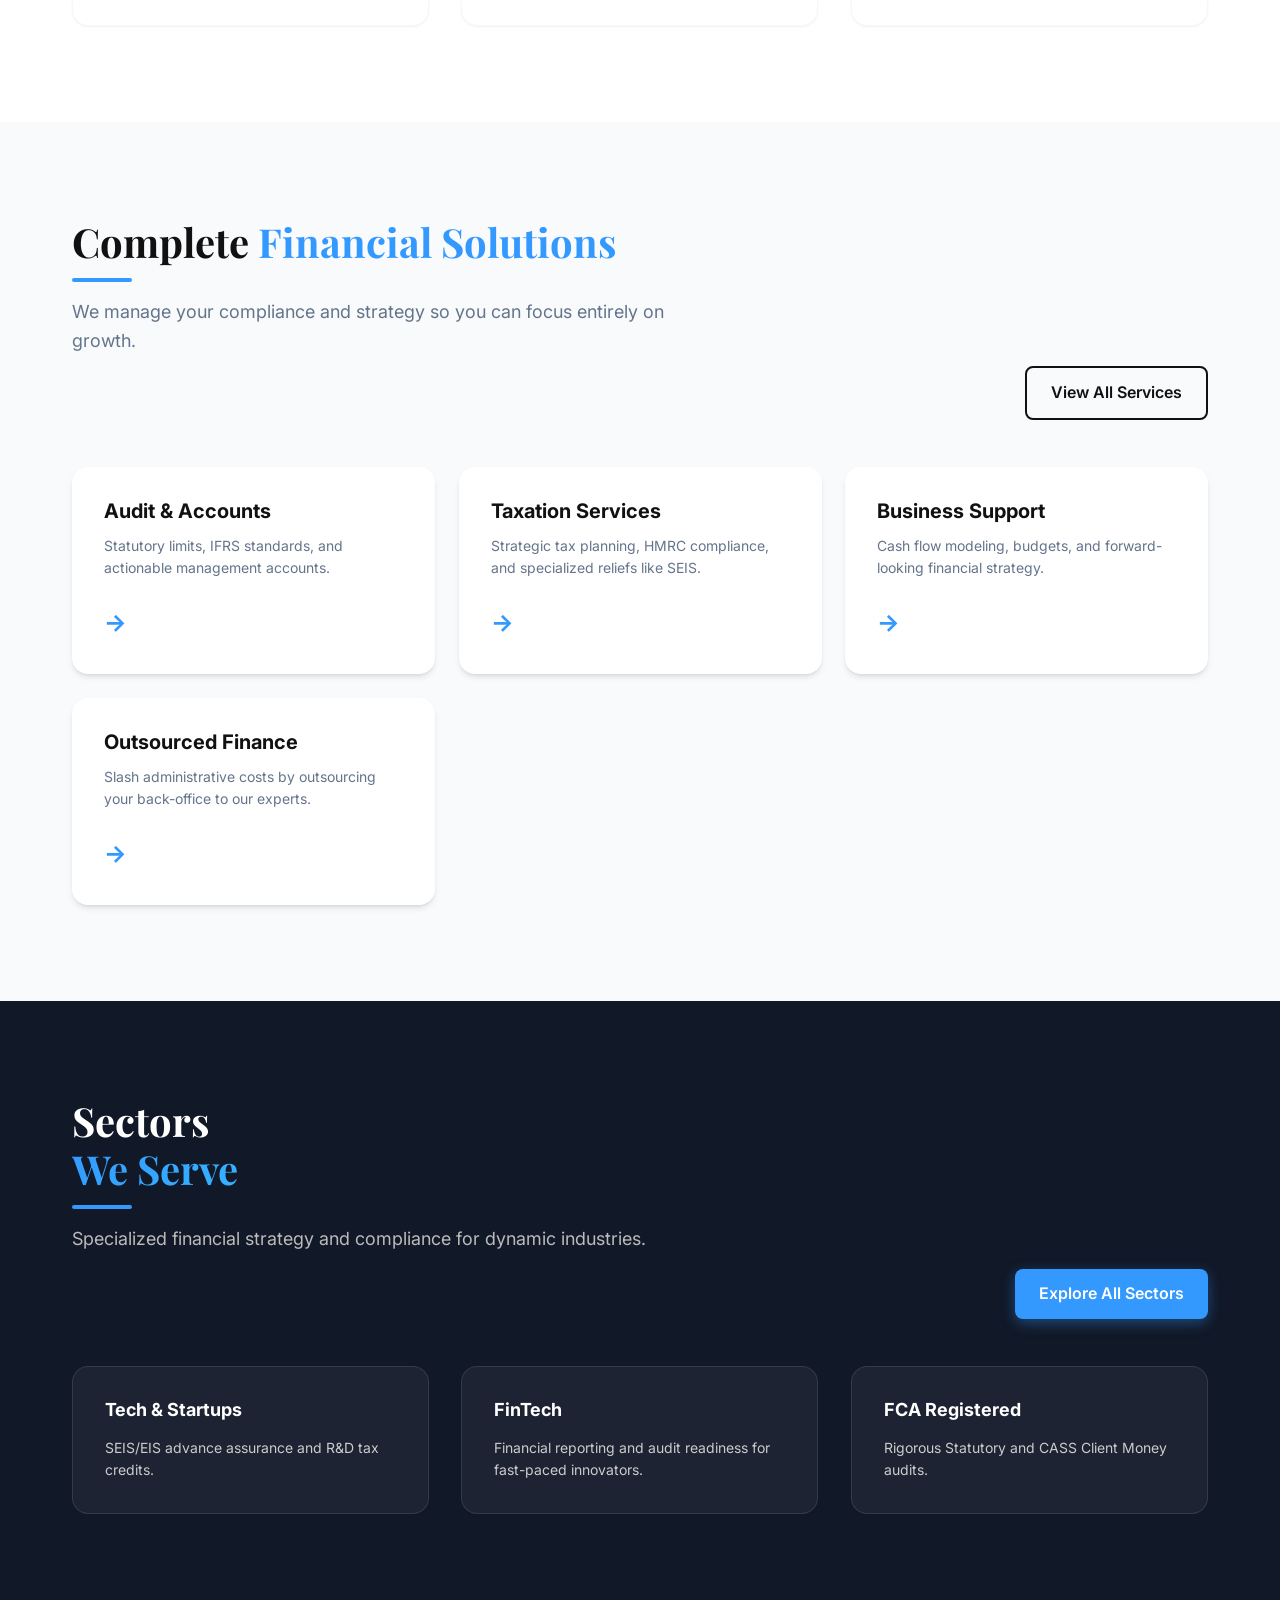
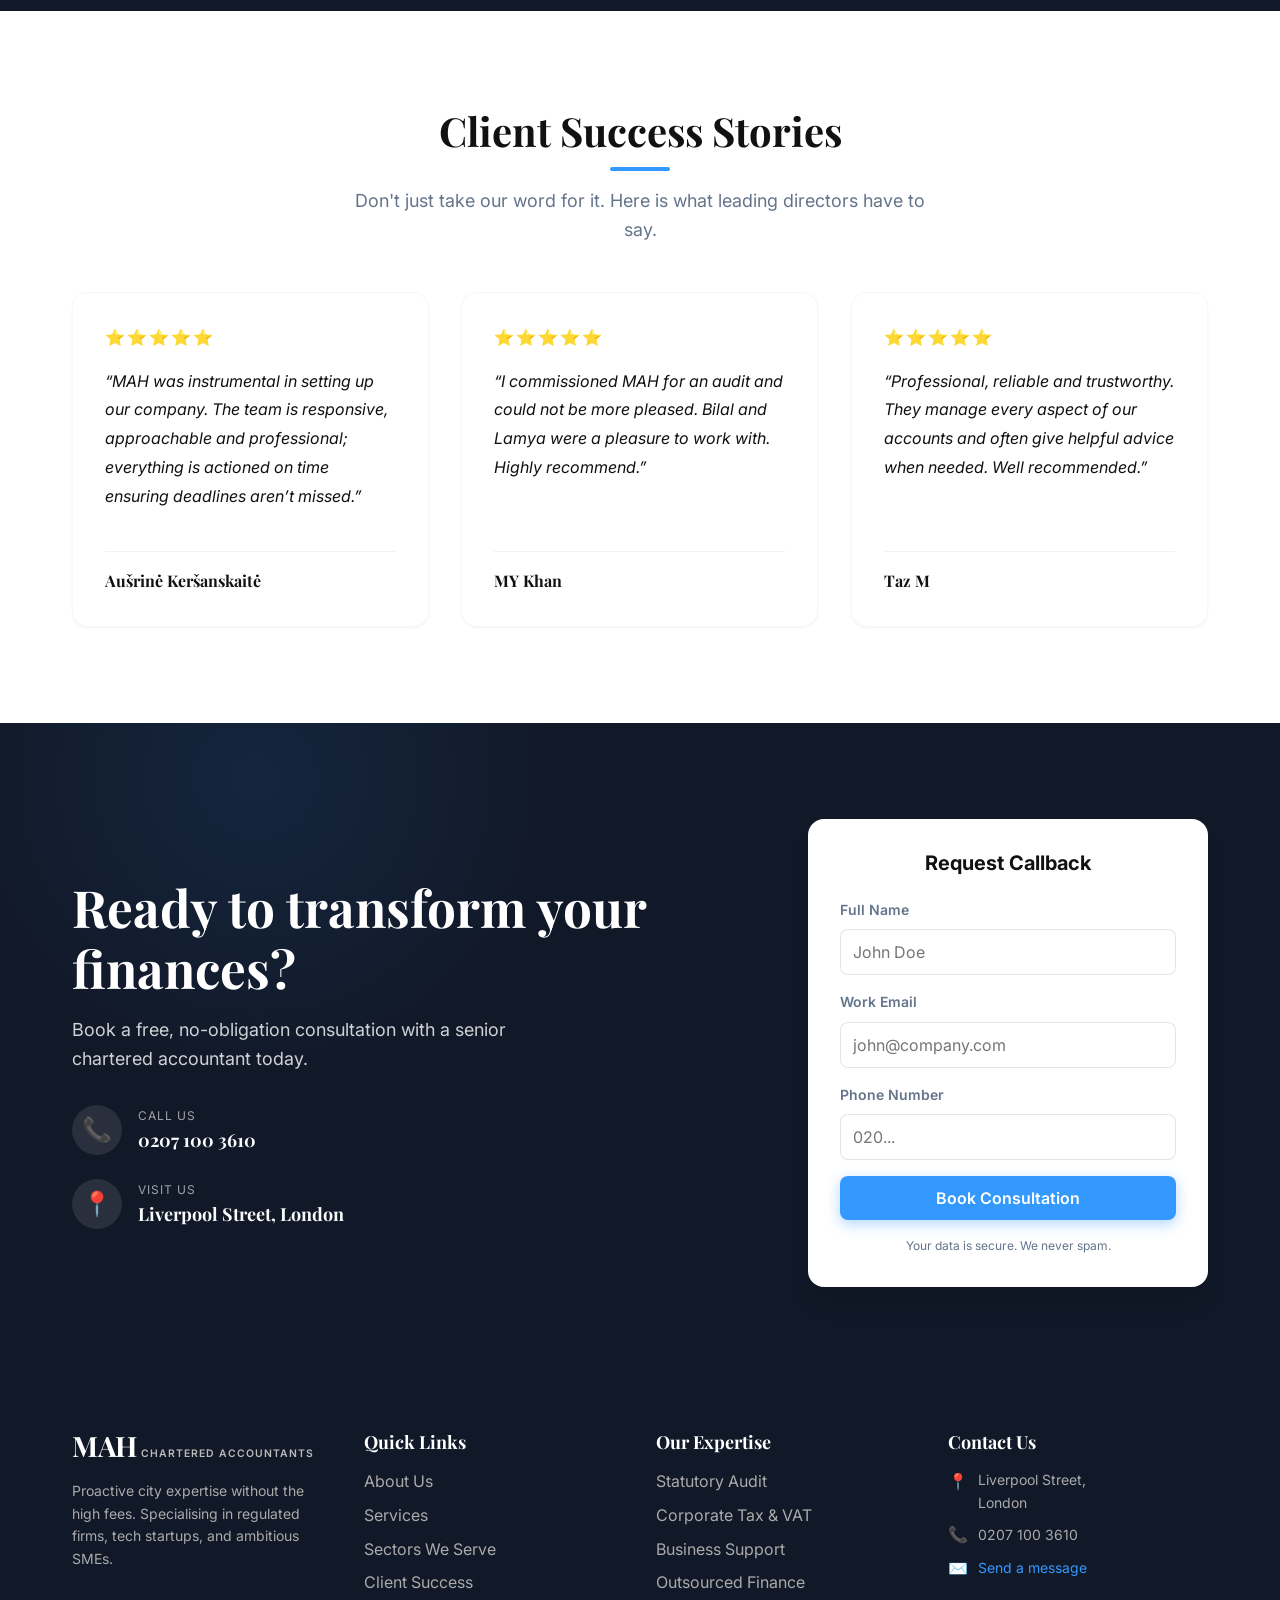
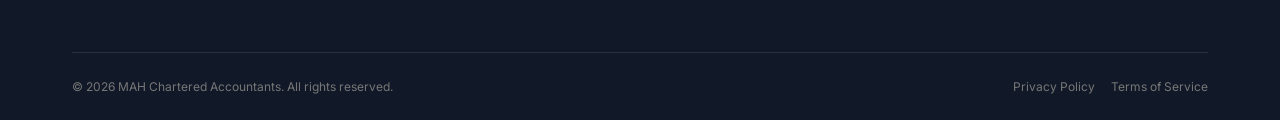
==== commit 761e13ad: "Fix mobile menu hamburger toggle and navigation overlay layout" ====
--- a/index.html
+++ b/index.html
@@ -30,16 +30,16 @@
             </a>
             <nav class="nav">
                 <ul class="nav-list">
-                    <li><a href="#about" class="nav-link">About</a></li>
+                    <li><a href="about.html" class="nav-link">About</a></li>
                     <li><a href="#services" class="nav-link">Services</a></li>
                     <li><a href="sectors.html" class="nav-link">Sectors</a></li>
                     <li><a href="#testimonials" class="nav-link">Testimonials</a></li>
                     <li><a href="#contact" class="nav-link">Contact</a></li>
                 </ul>
+                <div class="header-cta" style="margin-top: 2rem; display: block;">
+                    <a href="#contact" class="btn btn-primary">Free Consultation</a>
+                </div>
             </nav>
-            <div class="header-cta">
-                <a href="#contact" class="btn btn-primary">Free Consultation</a>
-            </div>
             <button class="mobile-menu-toggle" aria-label="Toggle Menu">
                 <span></span>
                 <span></span>
@@ -303,95 +303,7 @@
     </main>
 
     <!-- Footer -->
-    <footer class="footer"
-        style="background-color: var(--clr-surface-dark); color: white; padding: var(--space-12) 0 var(--space-6) 0;">
-        <div class="container">
-            <div
-                style="display: grid; grid-template-columns: repeat(auto-fit, minmax(250px, 1fr)); gap: var(--space-8); margin-bottom: var(--space-12);">
-
-                <!-- Brand Info -->
-                <div>
-                    <a href="index.html" class="logo" style="margin-bottom: var(--space-4); display: inline-block;">
-                        <span class="logo-text" style="color: white;">MAH</span>
-                        <span class="logo-subtext" style="color: #bbb;">Chartered Accountants</span>
-                    </a>
-                    <p style="color: #aaa; font-size: var(--text-sm); line-height: 1.6;">Proactive city expertise
-                        without the high fees. Specialising in regulated firms, tech startups, and ambitious SMEs.</p>
-                </div>
-
-                <!-- Quick Links -->
-                <div>
-                    <h4 style="color: white; margin-bottom: var(--space-4); font-size: var(--text-lg);">Quick Links</h4>
-                    <ul style="list-style: none; padding: 0;">
-                        <li style="margin-bottom: var(--space-2);"><a href="about.html"
-                                style="color: #aaa; text-decoration: none; transition: color 0.3s;">About Us</a></li>
-                        <li style="margin-bottom: var(--space-2);"><a href="services.html"
-                                style="color: #aaa; text-decoration: none; transition: color 0.3s;">Services</a></li>
-                        <li style="margin-bottom: var(--space-2);"><a href="sectors.html"
-                                style="color: #aaa; text-decoration: none; transition: color 0.3s;">Sectors We Serve</a>
-                        </li>
-                        <li style="margin-bottom: var(--space-2);"><a href="index.html#testimonials"
-                                style="color: #aaa; text-decoration: none; transition: color 0.3s;">Client Success</a>
-                        </li>
-                    </ul>
-                </div>
-
-                <!-- Services -->
-                <div>
-                    <h4 style="color: white; margin-bottom: var(--space-4); font-size: var(--text-lg);">Our Expertise
-                    </h4>
-                    <ul style="list-style: none; padding: 0;">
-                        <li style="margin-bottom: var(--space-2);"><a href="services.html#audit-accounts"
-                                style="color: #aaa; text-decoration: none; transition: color 0.3s;">Statutory Audit</a>
-                        </li>
-                        <li style="margin-bottom: var(--space-2);"><a href="services.html#taxation"
-                                style="color: #aaa; text-decoration: none; transition: color 0.3s;">Corporate Tax &
-                                VAT</a></li>
-                        <li style="margin-bottom: var(--space-2);"><a href="services.html#business-support"
-                                style="color: #aaa; text-decoration: none; transition: color 0.3s;">Business Support</a>
-                        </li>
-                        <li style="margin-bottom: var(--space-2);"><a href="services.html#outsourcing"
-                                style="color: #aaa; text-decoration: none; transition: color 0.3s;">Outsourced
-                                Finance</a></li>
-                    </ul>
-                </div>
-
-                <!-- Contact Info -->
-                <div>
-                    <h4 style="color: white; margin-bottom: var(--space-4); font-size: var(--text-lg);">Contact Us</h4>
-                    <ul style="list-style: none; padding: 0;">
-                        <li style="margin-bottom: var(--space-2); display: flex; align-items: flex-start; gap: 10px;">
-                            <span>📍</span>
-                            <span style="color: #aaa; font-size: var(--text-sm);">Liverpool Street,<br>London</span>
-                        </li>
-                        <li style="margin-bottom: var(--space-2); display: flex; align-items: center; gap: 10px;">
-                            <span>📞</span>
-                            <a href="tel:02071003610"
-                                style="color: #aaa; text-decoration: none; font-size: var(--text-sm);">0207 100 3610</a>
-                        </li>
-                        <li style="margin-bottom: var(--space-2); display: flex; align-items: center; gap: 10px;">
-                            <span>✉️</span>
-                            <a href="contact.html"
-                                style="color: var(--clr-primary); text-decoration: none; font-size: var(--text-sm);">Send
-                                a message</a>
-                        </li>
-                    </ul>
-                </div>
-            </div>
-
-            <div
-                style="border-top: 1px solid rgba(255,255,255,0.1); padding-top: var(--space-6); display: flex; flex-wrap: wrap; justify-content: space-between; align-items: center; gap: var(--space-4);">
-                <p style="color: #777; font-size: var(--text-xs); margin: 0;">&copy; 2026 MAH Chartered Accountants. All
-                    rights reserved.</p>
-                <div style="display: flex; gap: var(--space-4);">
-                    <a href="#" style="color: #777; font-size: var(--text-xs); text-decoration: none;">Privacy
-                        Policy</a>
-                    <a href="#" style="color: #777; font-size: var(--text-xs); text-decoration: none;">Terms of
-                        Service</a>
-                </div>
-            </div>
-        </div>
-    </footer>
+    <div id="global-footer"></div>
 
     <!-- Main JS -->
     <script src="js/main.js"></script>
--- a/css/main.css
+++ b/css/main.css
@@ -257,8 +257,15 @@
     font-weight: 600;
 }
 
+.nav {
+    display: flex;
+    align-items: center;
+    gap: var(--space-8);
+}
+
 .nav-list {
     display: flex;
+    align-items: center;
     gap: var(--space-8);
 }
 
@@ -475,14 +482,59 @@
 
 @media (max-width: 992px) {
 
-    .nav-list,
-    .header-cta {
-        display: none;
-        /* Hide for mobile menu implementation later */
+    .nav {
+        position: fixed;
+        top: 80px;
+        left: -100%;
+        width: 100%;
+        height: calc(100vh - 80px);
+        background-color: var(--clr-surface-light);
+        transition: left 0.3s ease;
+        display: flex;
+        flex-direction: column;
+        padding: var(--space-8) var(--space-4);
+        box-shadow: var(--shadow-md);
+        overflow-y: auto;
+    }
+
+    .header.scrolled .nav {
+        top: 70px;
+        height: calc(100vh - 70px);
+    }
+
+    .nav.active {
+        left: 0;
+    }
+
+    .nav-list {
+        display: flex;
+        flex-direction: column;
+        gap: var(--space-6);
+        margin-bottom: var(--space-8);
+    }
+
+    .nav-link {
+        font-size: var(--text-lg);
     }
 
     .mobile-menu-toggle {
         display: flex;
+    }
+
+    /* Hamburger animation */
+    .mobile-menu-toggle.active span:nth-child(1) {
+        transform: rotate(45deg);
+        top: 9px;
+    }
+
+    .mobile-menu-toggle.active span:nth-child(2) {
+        opacity: 0;
+        transform: scale(0);
+    }
+
+    .mobile-menu-toggle.active span:nth-child(3) {
+        transform: rotate(-45deg);
+        bottom: 9px;
     }
 
     .hero-actions {
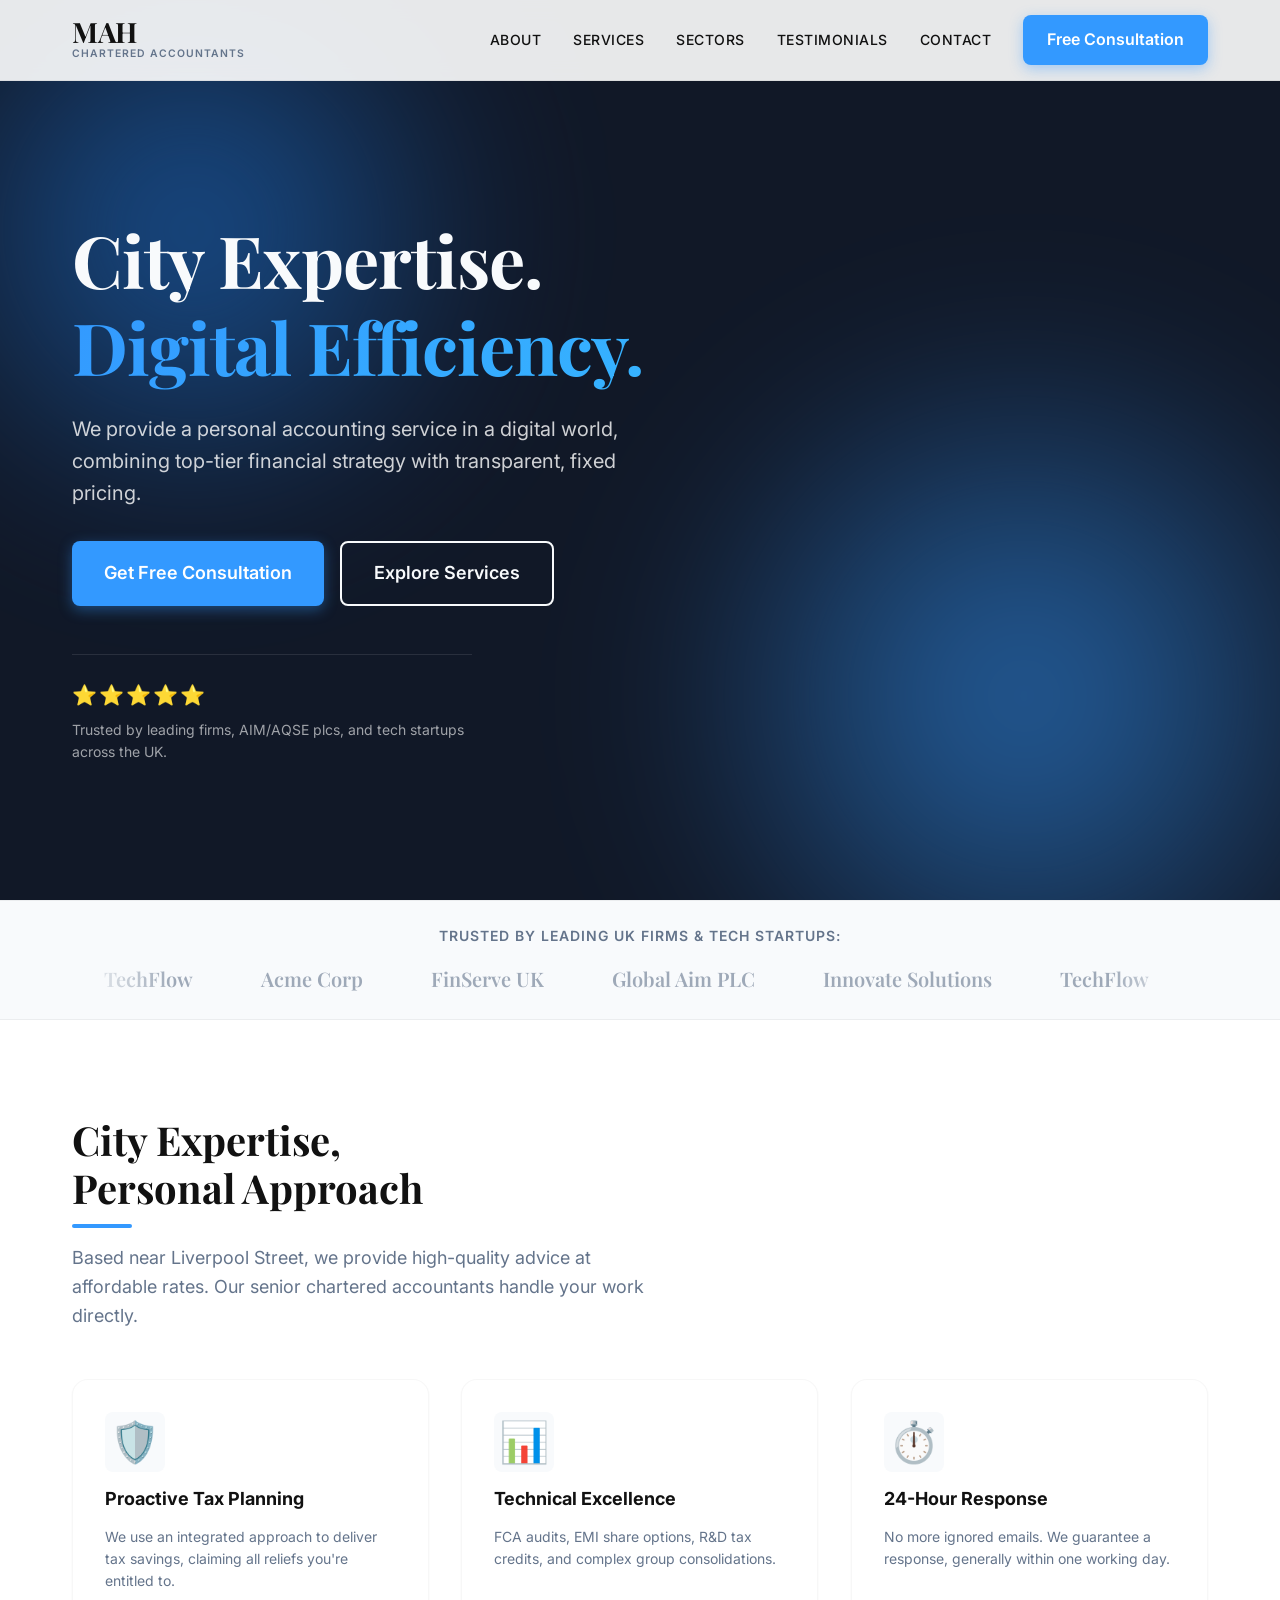
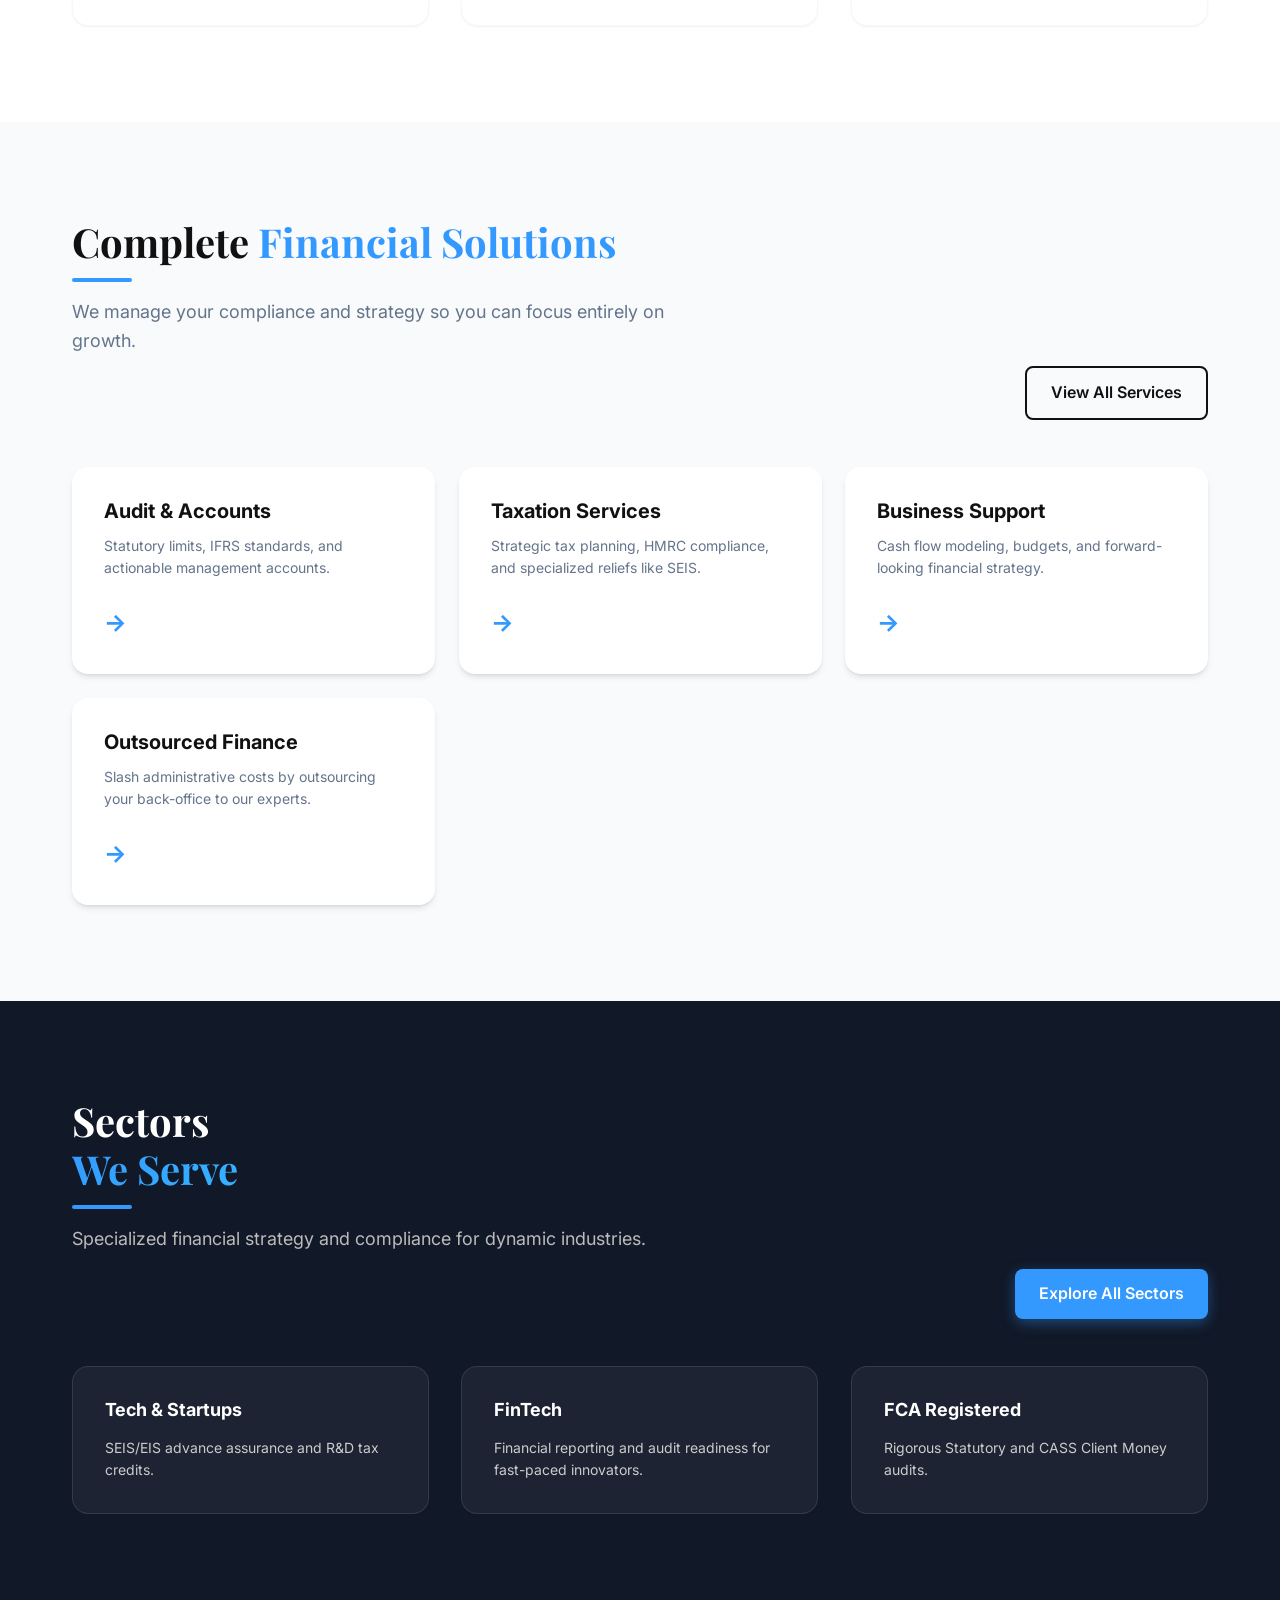
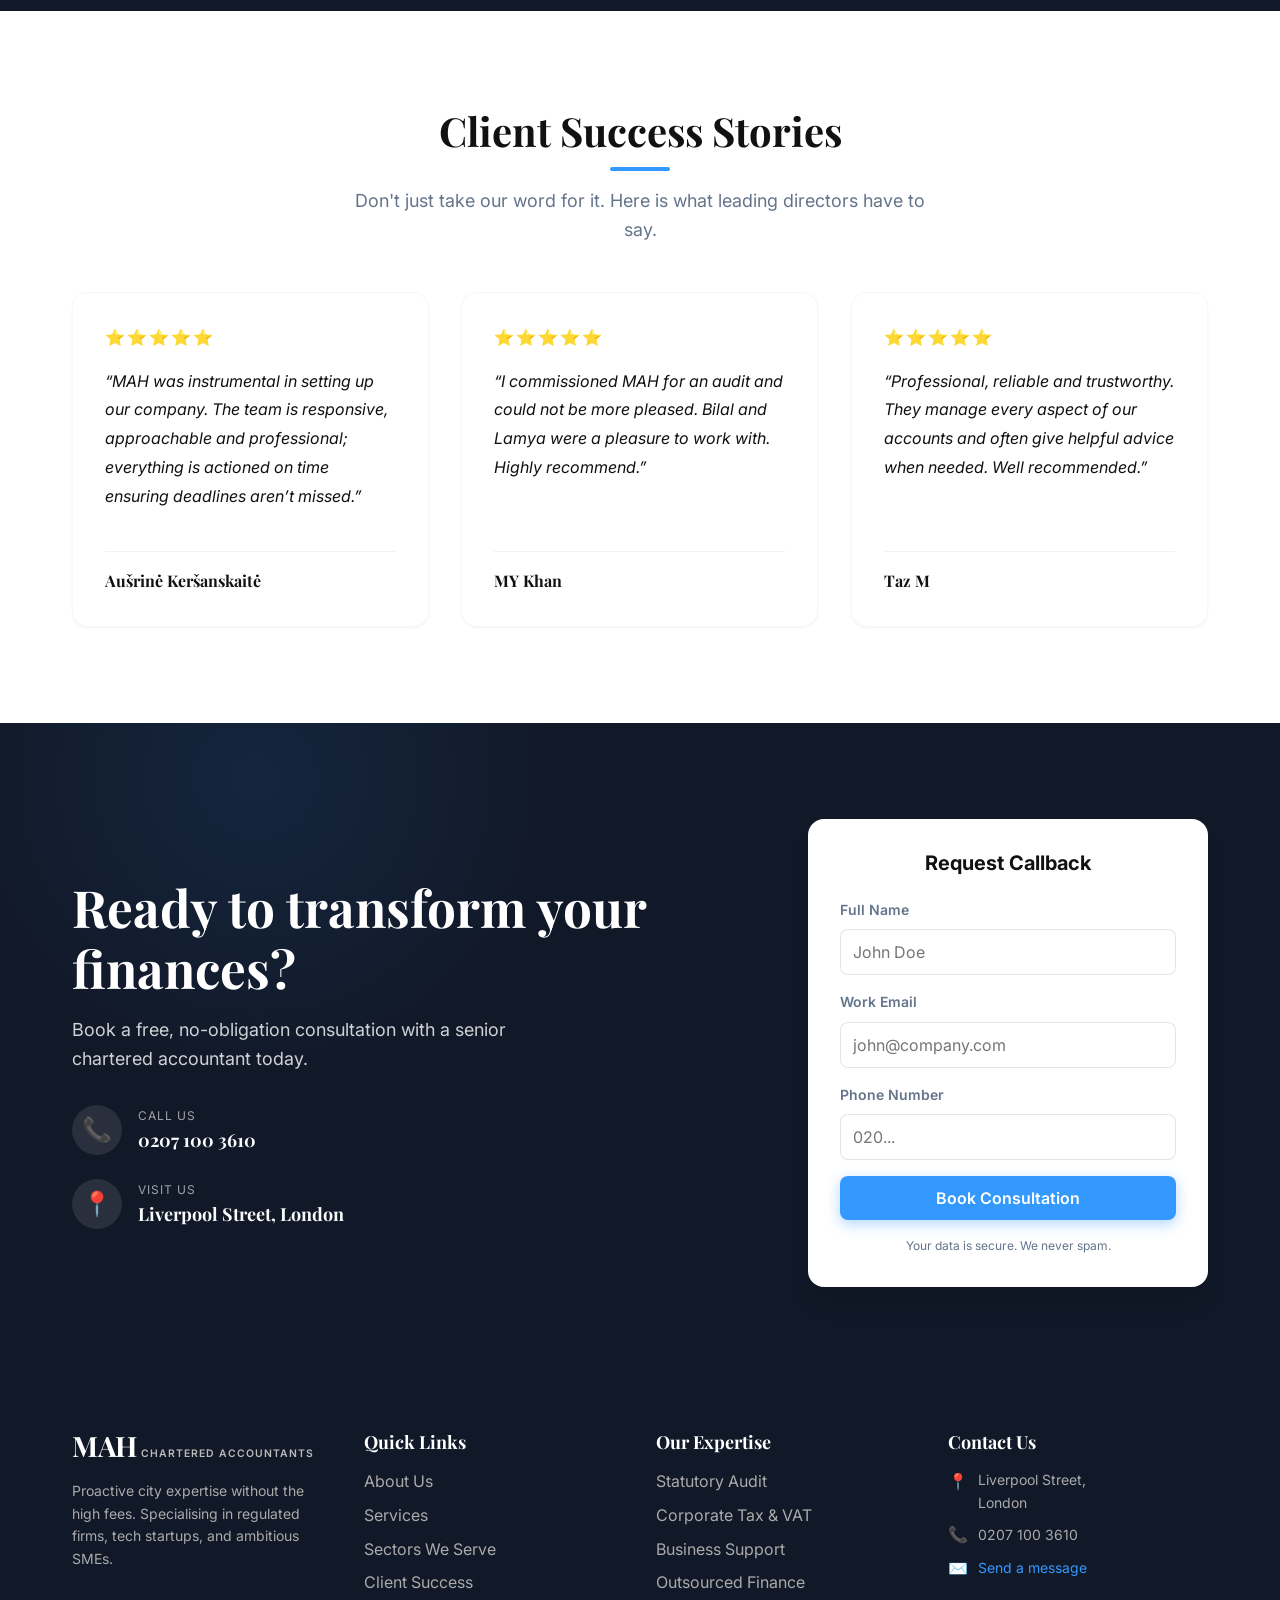
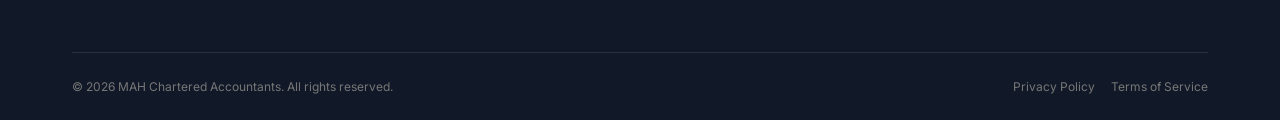
==== commit 0052ed46: "Clean inline styles from header CTAs" ====
--- a/index.html
+++ b/index.html
@@ -36,7 +36,7 @@
                     <li><a href="#testimonials" class="nav-link">Testimonials</a></li>
                     <li><a href="#contact" class="nav-link">Contact</a></li>
                 </ul>
-                <div class="header-cta" style="margin-top: 2rem; display: block;">
+                <div class="header-cta">
                     <a href="#contact" class="btn btn-primary">Free Consultation</a>
                 </div>
             </nav>
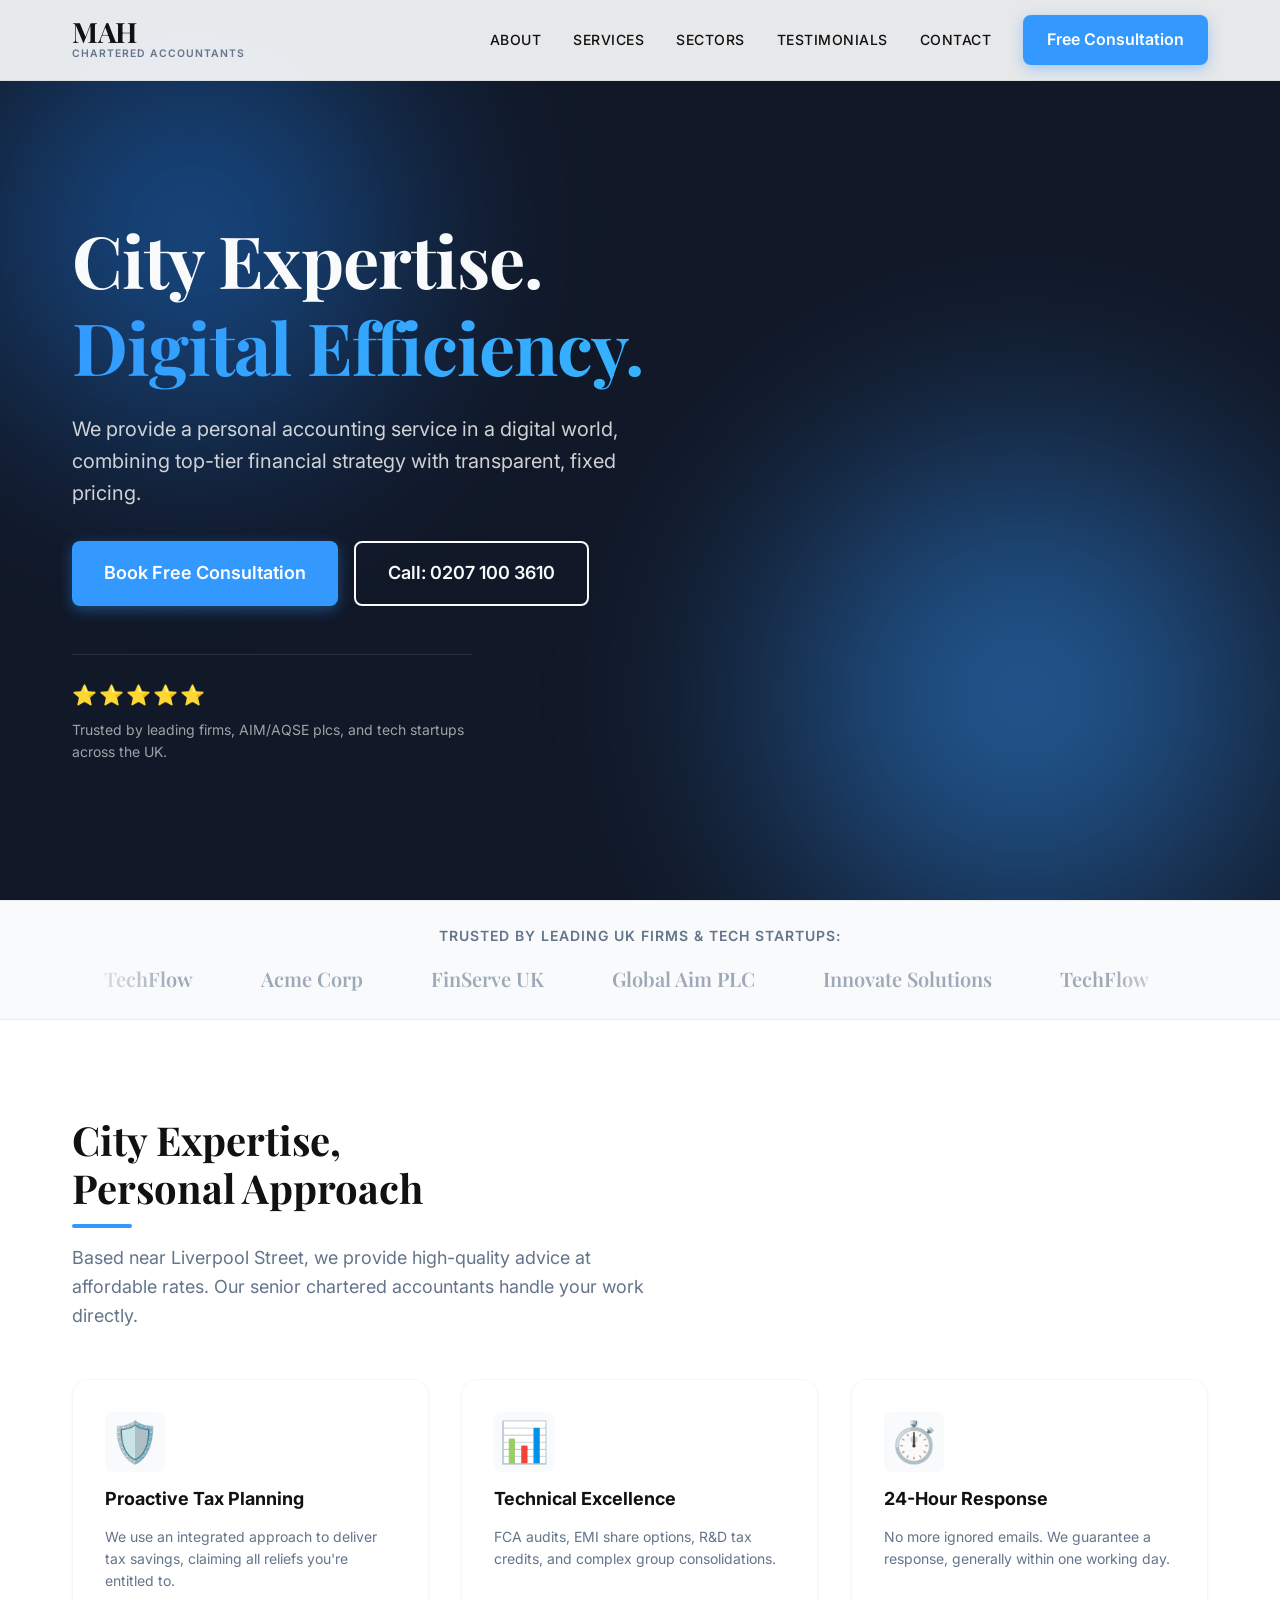
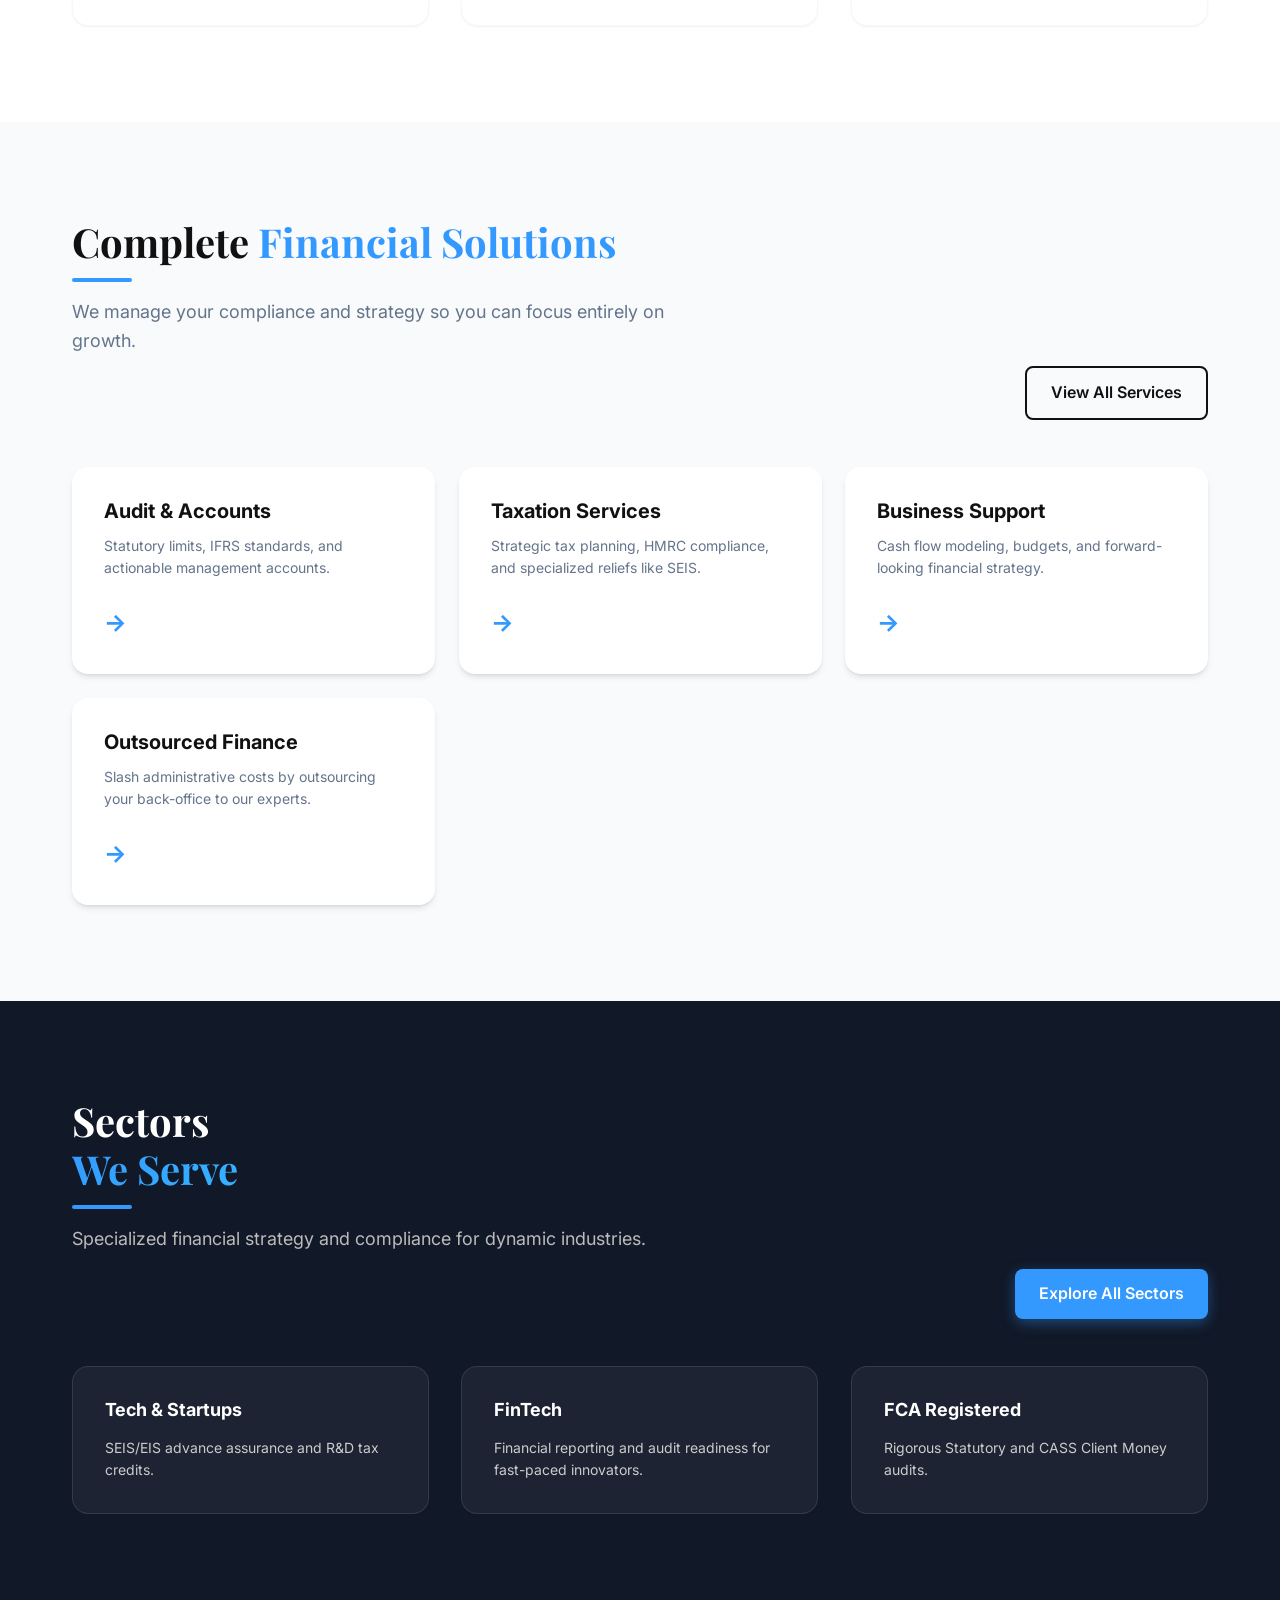
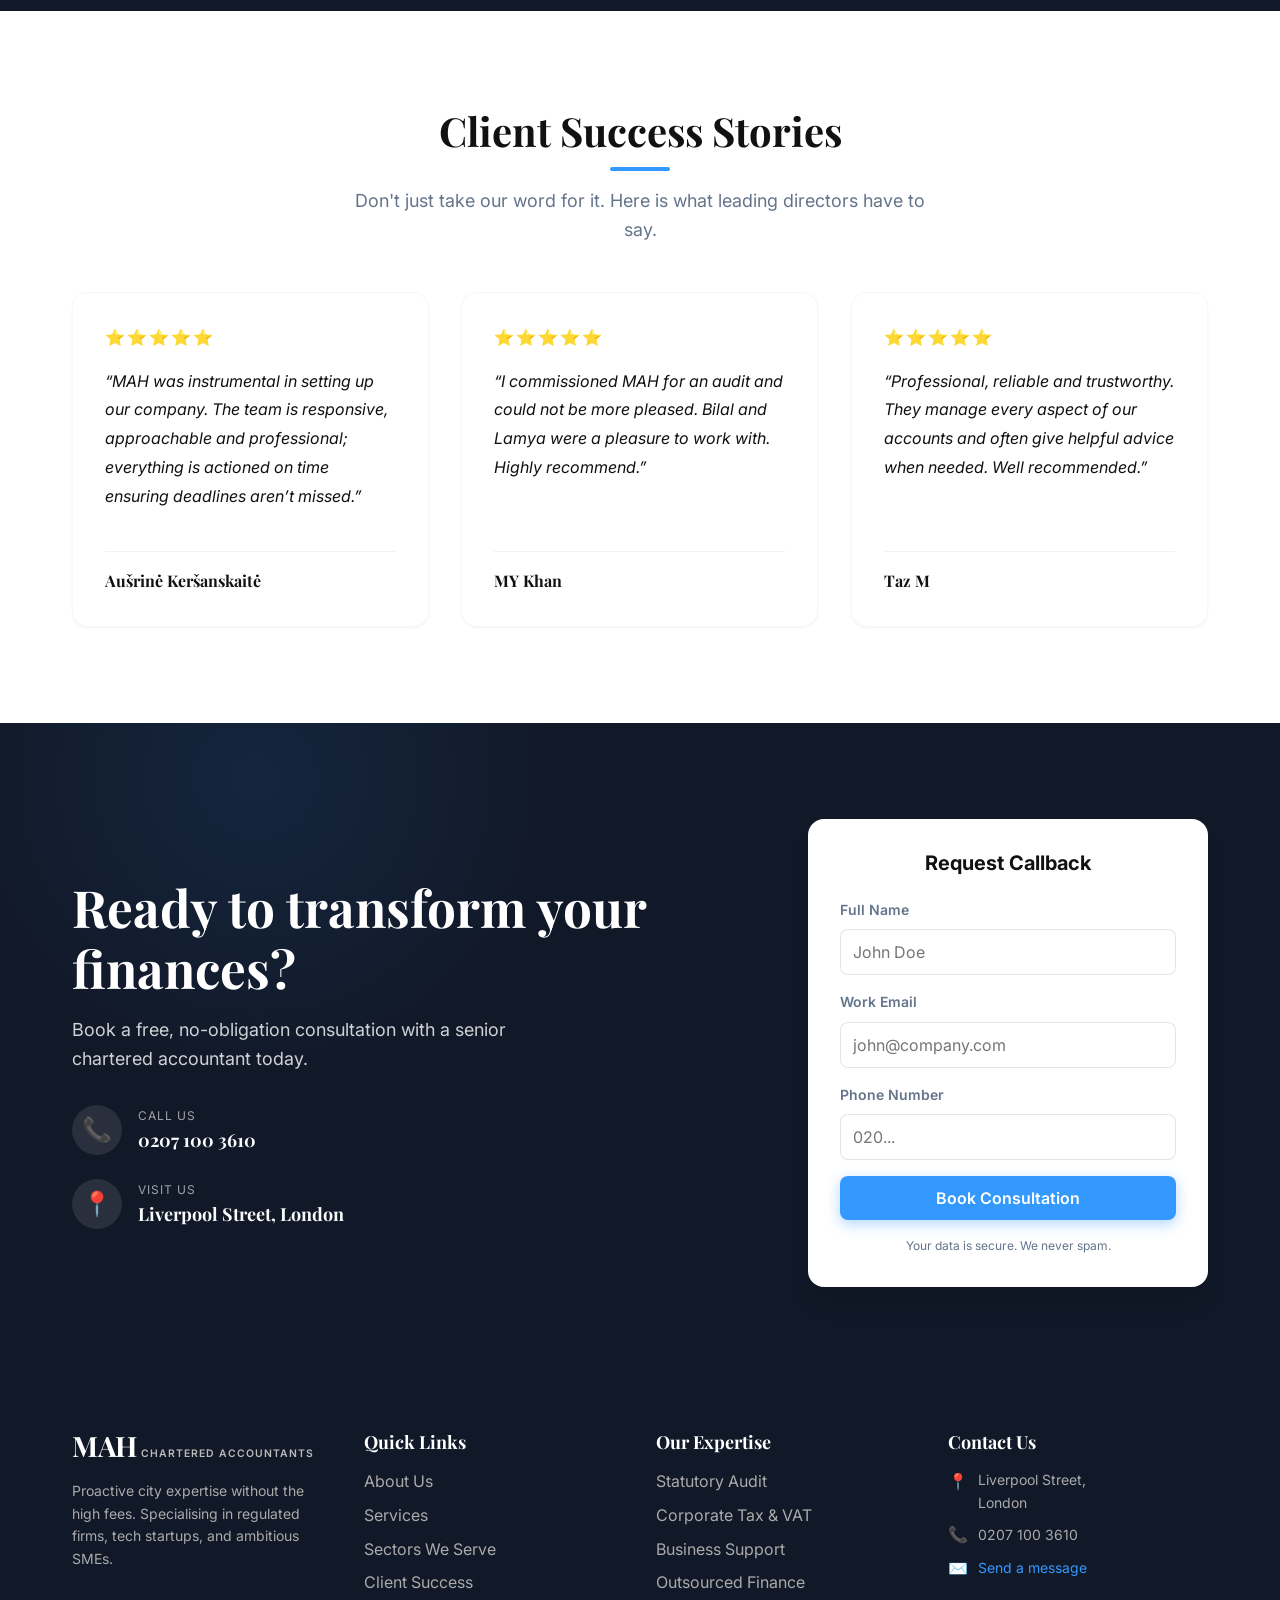
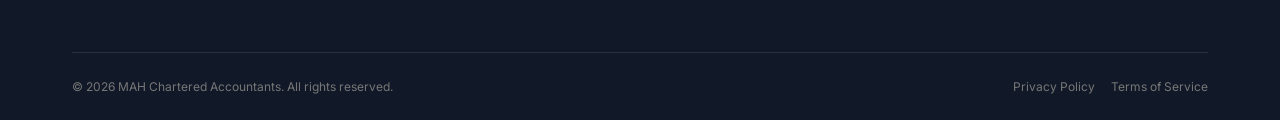
==== commit 42a13839: "Update hero section CTAs across site to include phone number" ====
--- a/index.html
+++ b/index.html
@@ -63,8 +63,8 @@
                     <p class="hero-subtitle animate-up delay-1">We provide a personal accounting service in a digital
                         world, combining top-tier financial strategy with transparent, fixed pricing.</p>
                     <div class="hero-actions animate-up delay-2">
-                        <a href="#contact" class="btn btn-primary btn-large">Get Free Consultation</a>
-                        <a href="#services" class="btn btn-secondary btn-large">Explore Services</a>
+                        <a href="#contact" class="btn btn-primary btn-large">Book Free Consultation</a>
+                        <a href="tel:02071003610" class="btn btn-secondary btn-large">Call: 0207 100 3610</a>
                     </div>
                     <div class="hero-trust animate-up delay-3">
                         <div class="trust-stars">⭐⭐⭐⭐⭐</div>
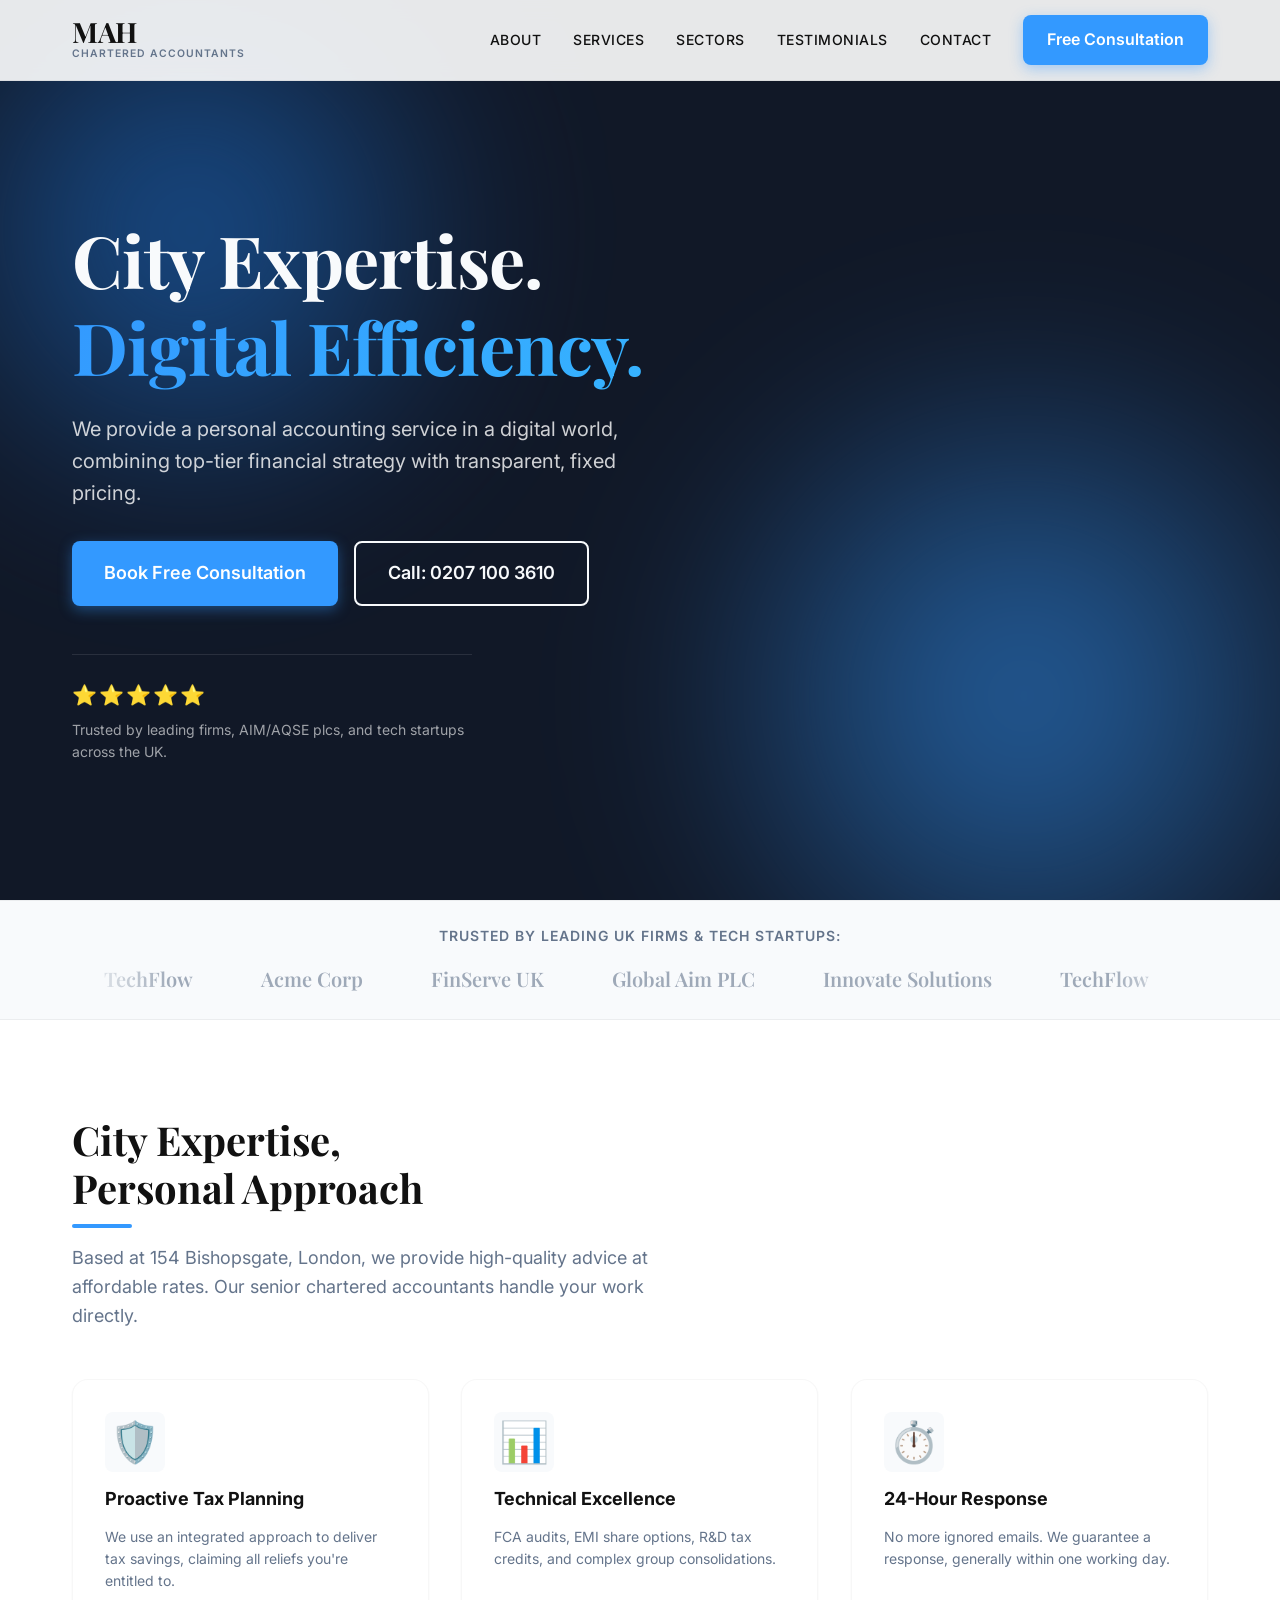
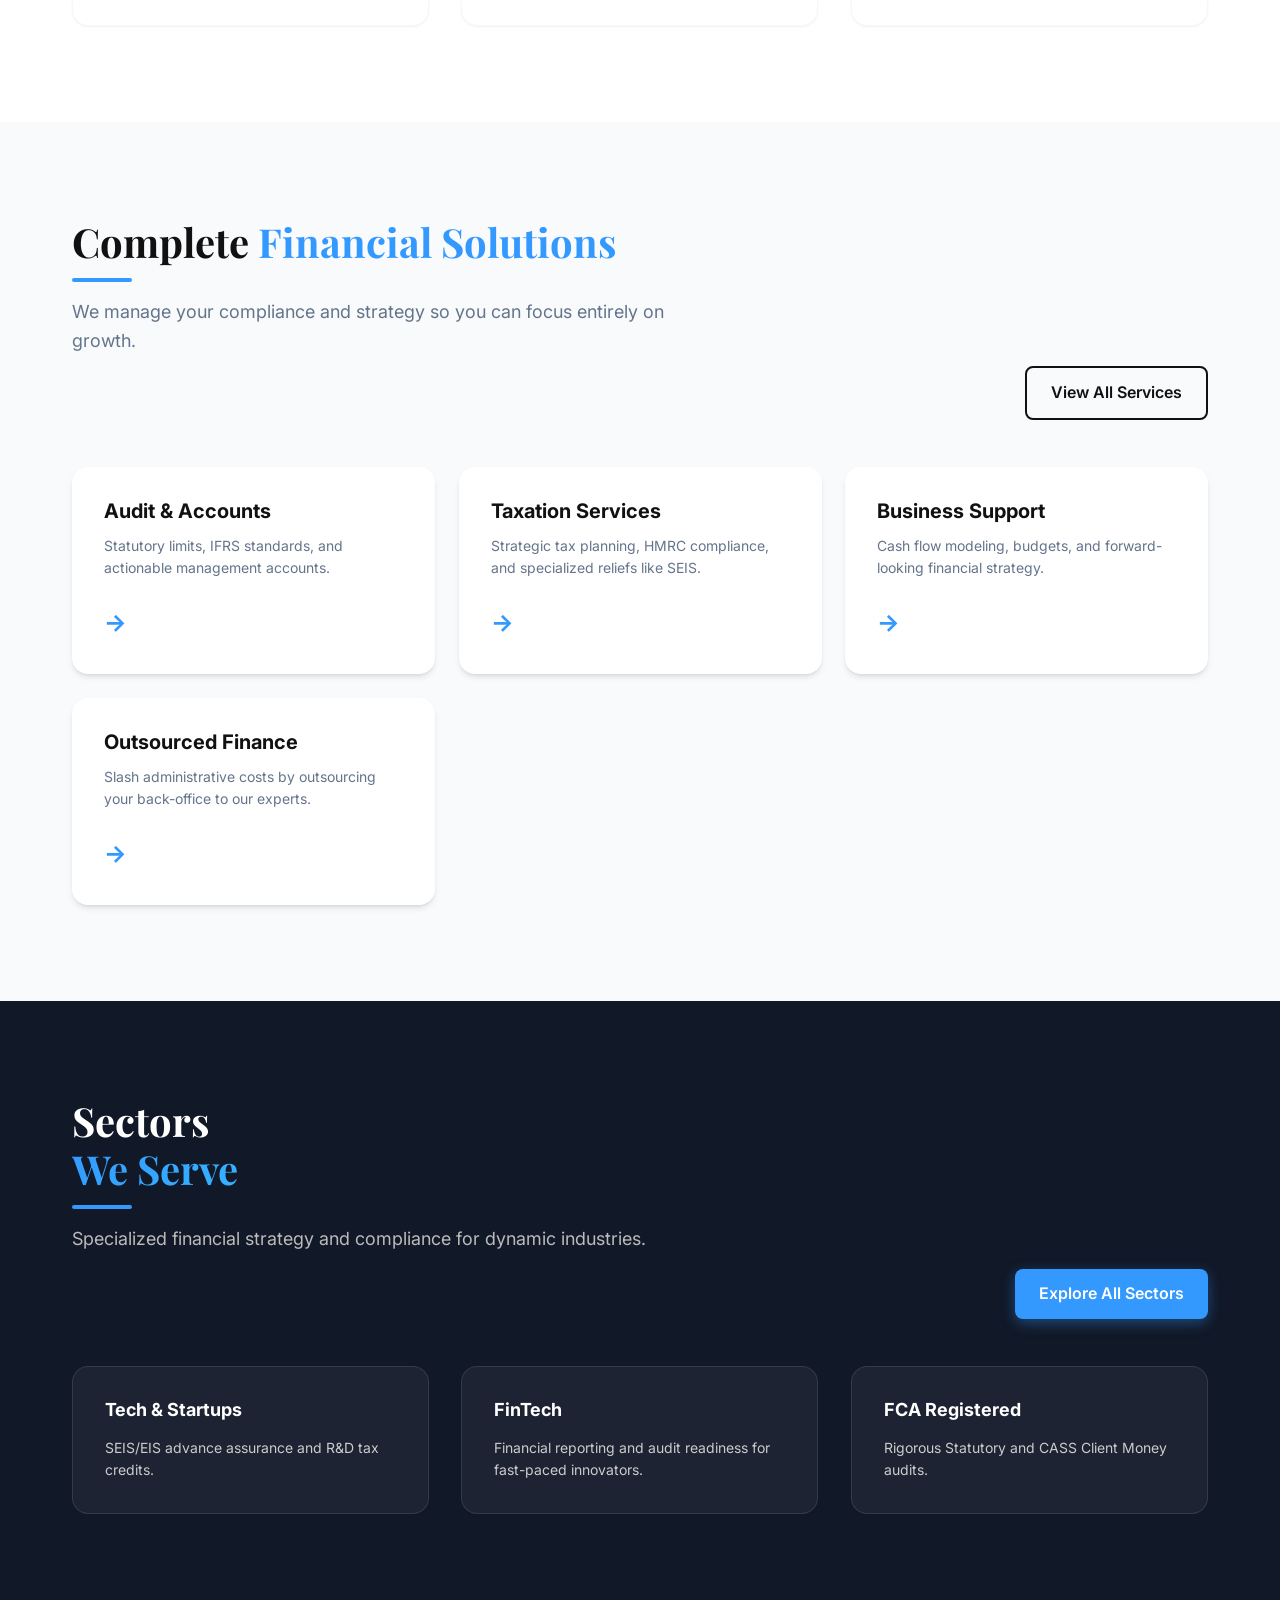
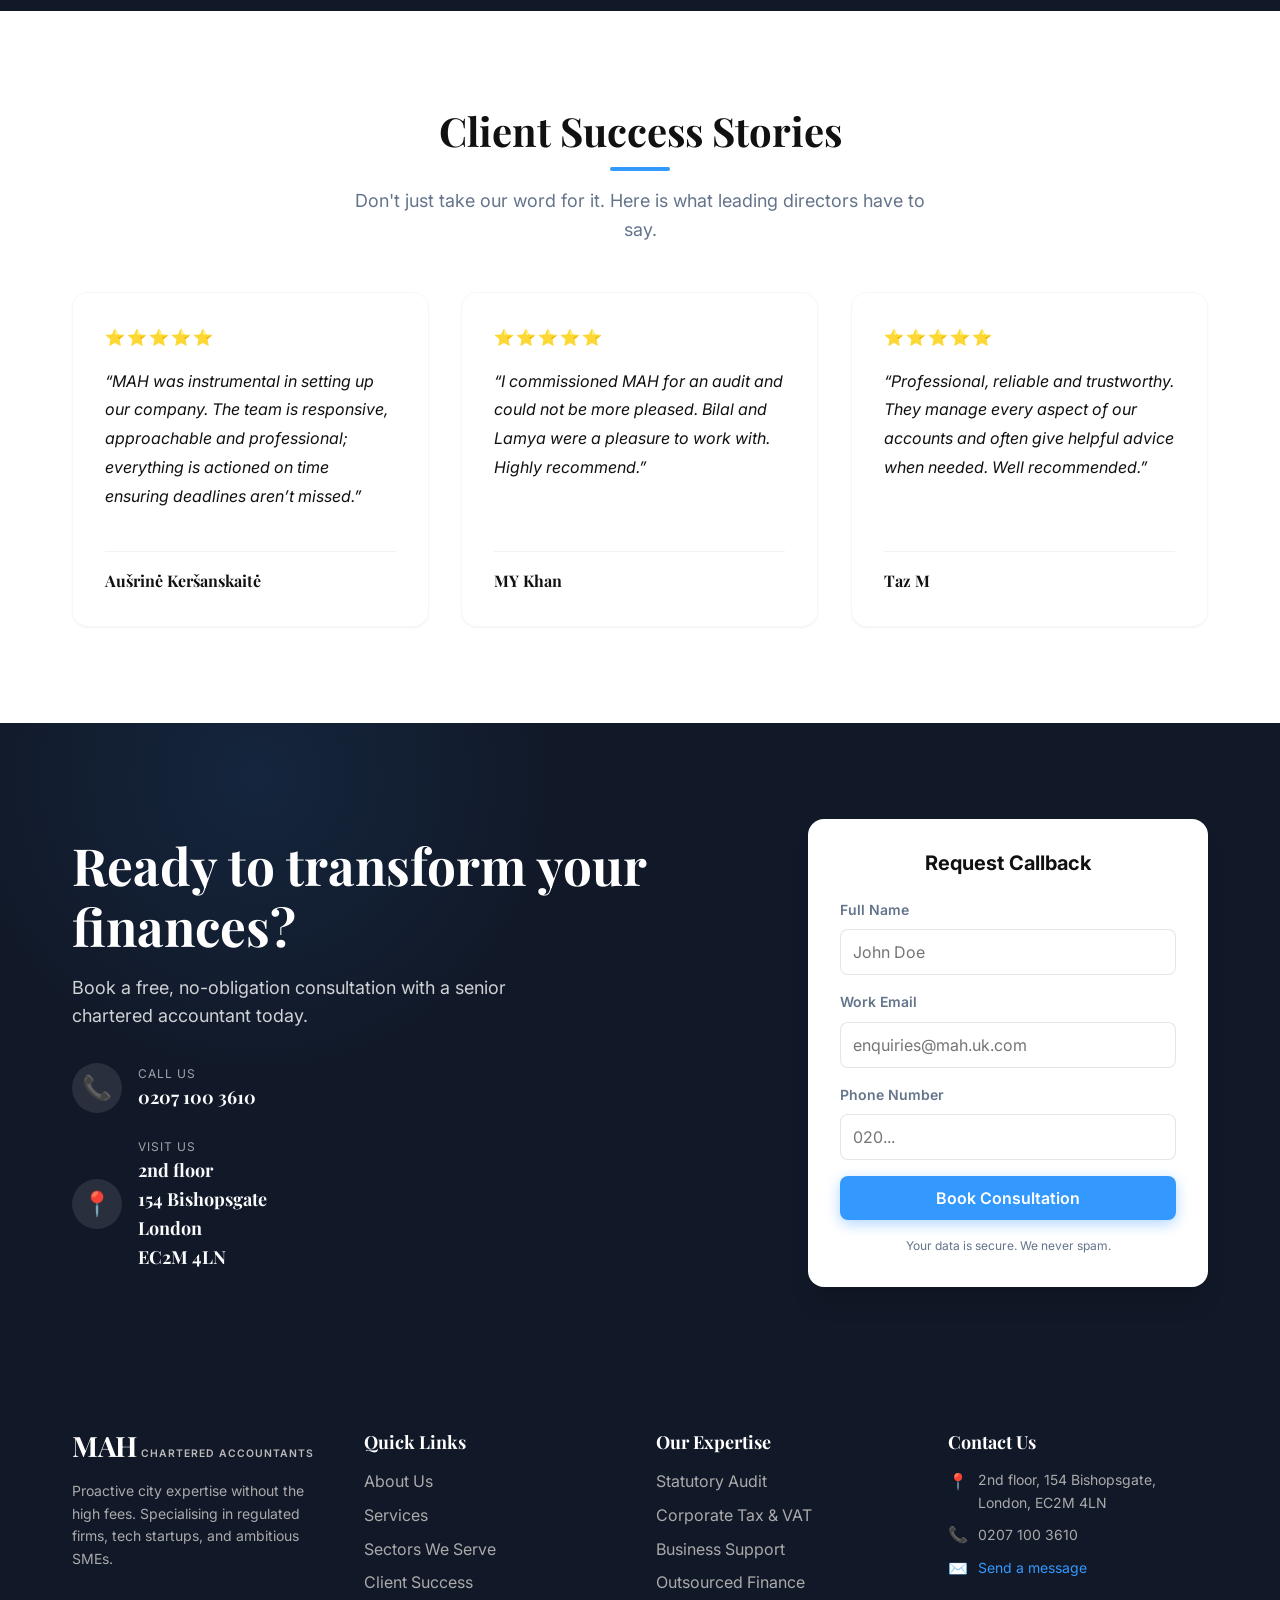
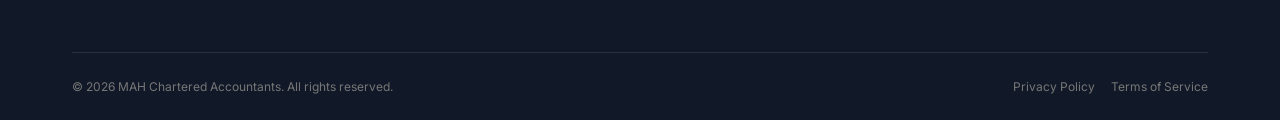
==== commit 7cb0a7e7: "Update address to 154 Bishopsgate, email to enquiries@mah.uk.com, and add Maps" ====
--- a/index.html
+++ b/index.html
@@ -101,7 +101,7 @@
             <div class="container section-container">
                 <div class="section-header scroll-animate animate-fade-up">
                     <h2 class="section-title">City Expertise, <br>Personal Approach</h2>
-                    <p class="section-subtitle">Based near Liverpool Street, we provide high-quality advice at
+                    <p class="section-subtitle">Based at 154 Bishopsgate, London, we provide high-quality advice at
                         affordable rates. Our senior chartered accountants handle your work directly.</p>
                 </div>
 
@@ -273,7 +273,7 @@
                                 <span class="icon">📍</span>
                                 <div>
                                     <span class="label">Visit Us</span>
-                                    <strong>Liverpool Street, London</strong>
+                                    <strong>2nd floor<br>154 Bishopsgate<br>London<br>EC2M 4LN</strong>
                                 </div>
                             </div>
                         </div>
@@ -287,7 +287,7 @@
                             </div>
                             <div class="form-group">
                                 <label for="email">Work Email</label>
-                                <input type="email" id="email" placeholder="john@company.com" required>
+                                <input type="email" id="email" placeholder="enquiries@mah.uk.com" required>
                             </div>
                             <div class="form-group">
                                 <label for="phone">Phone Number</label>
